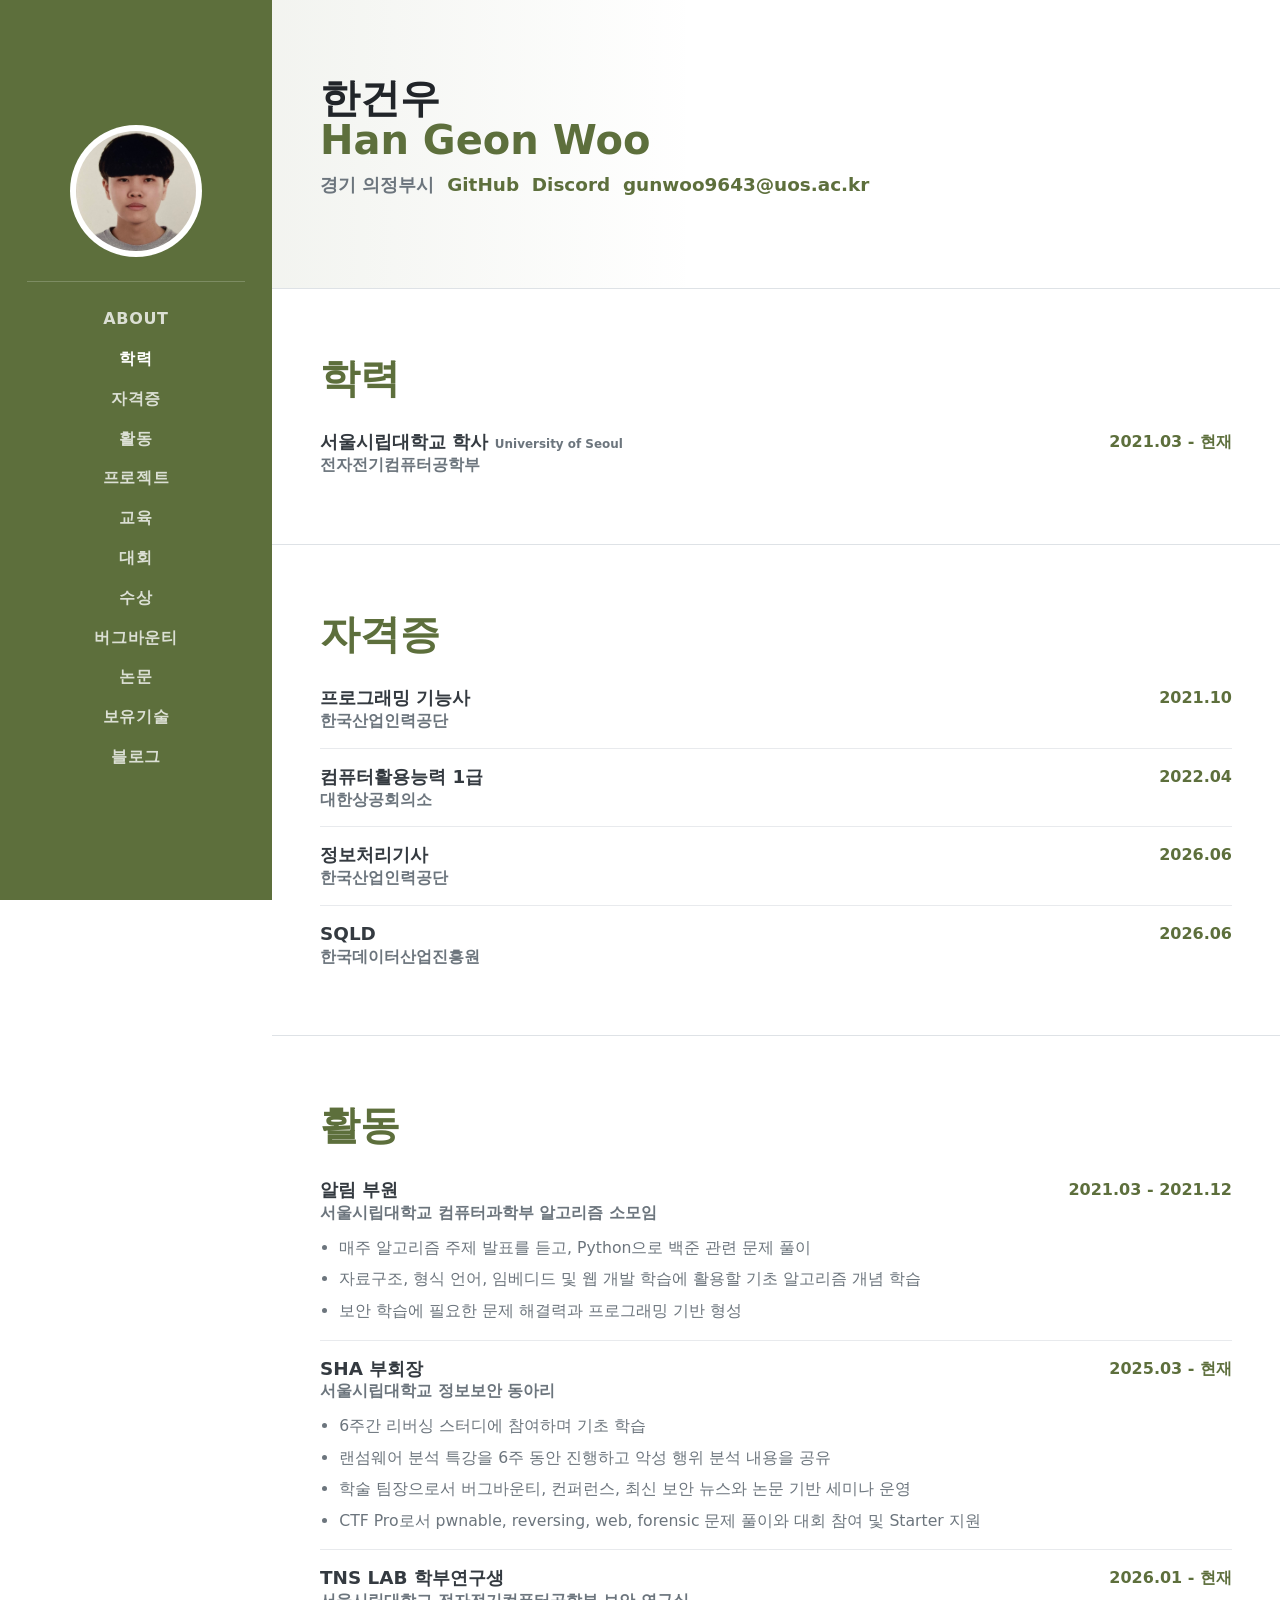
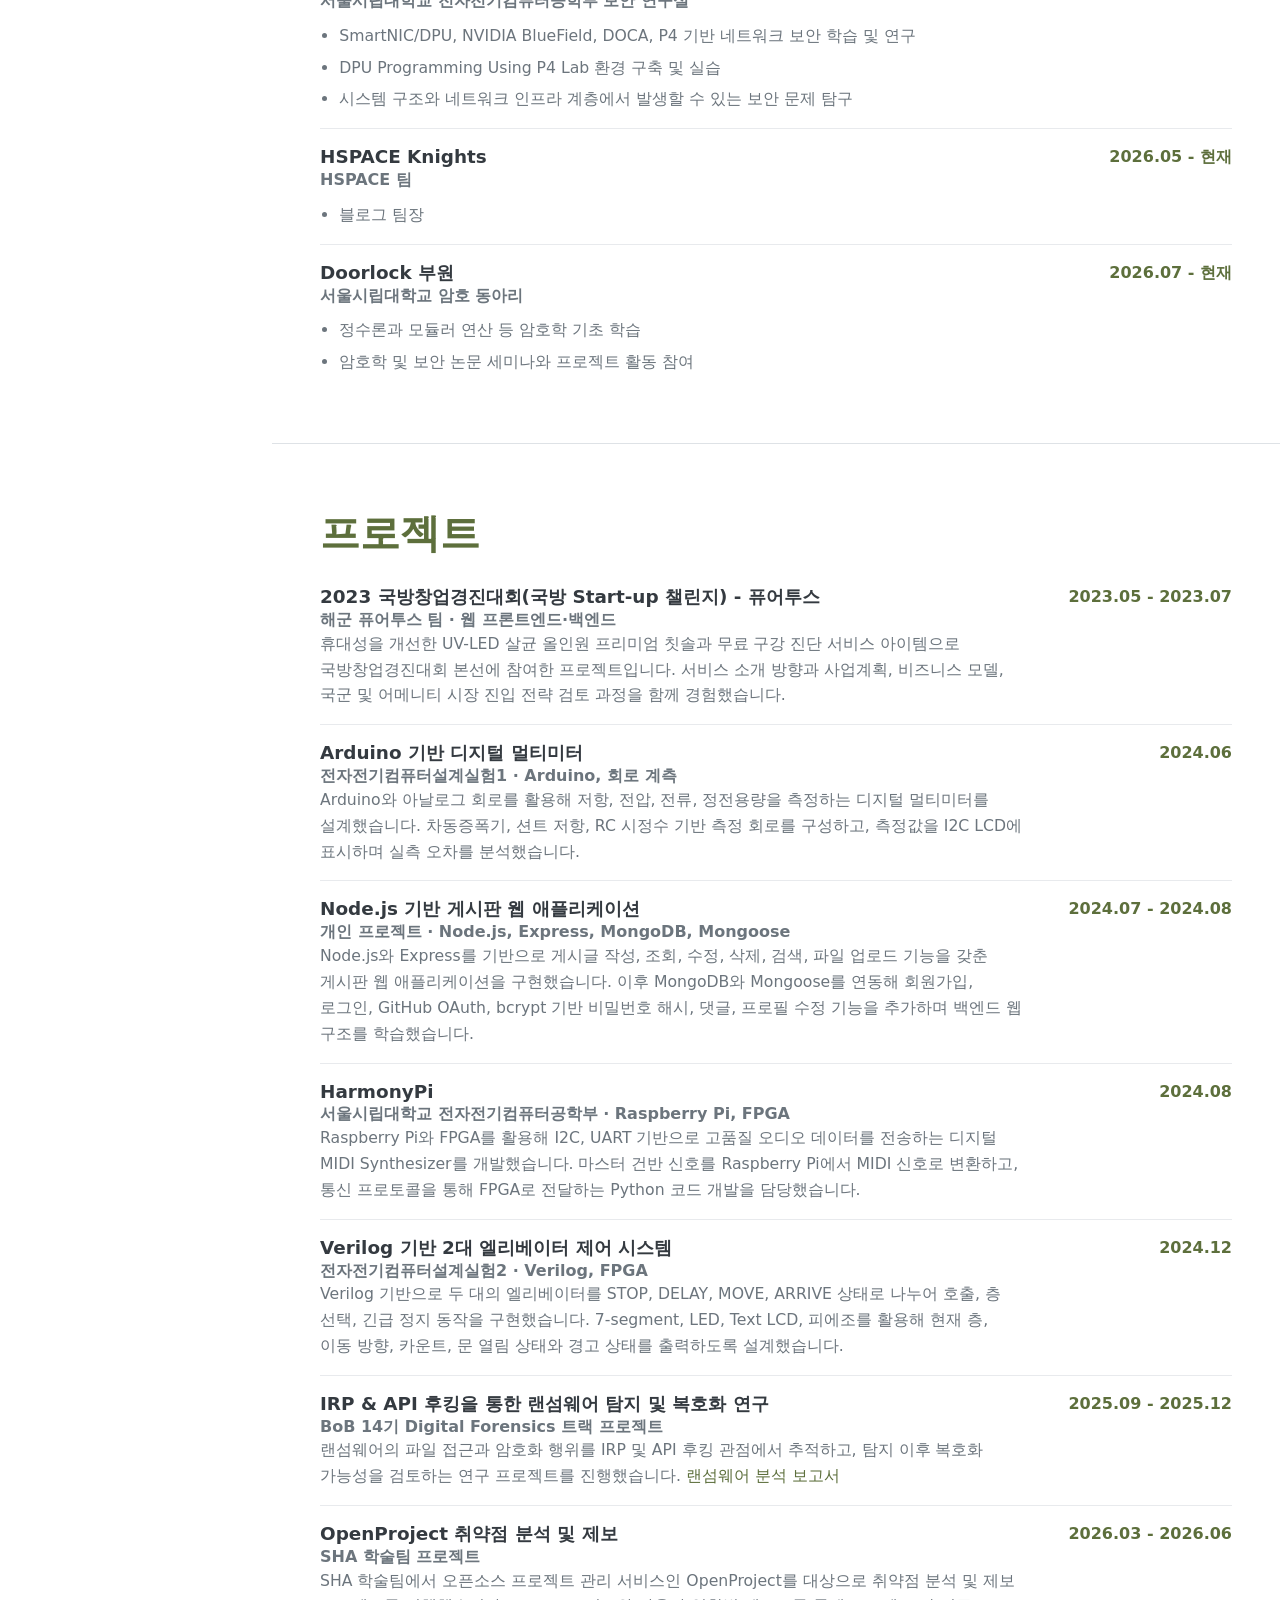
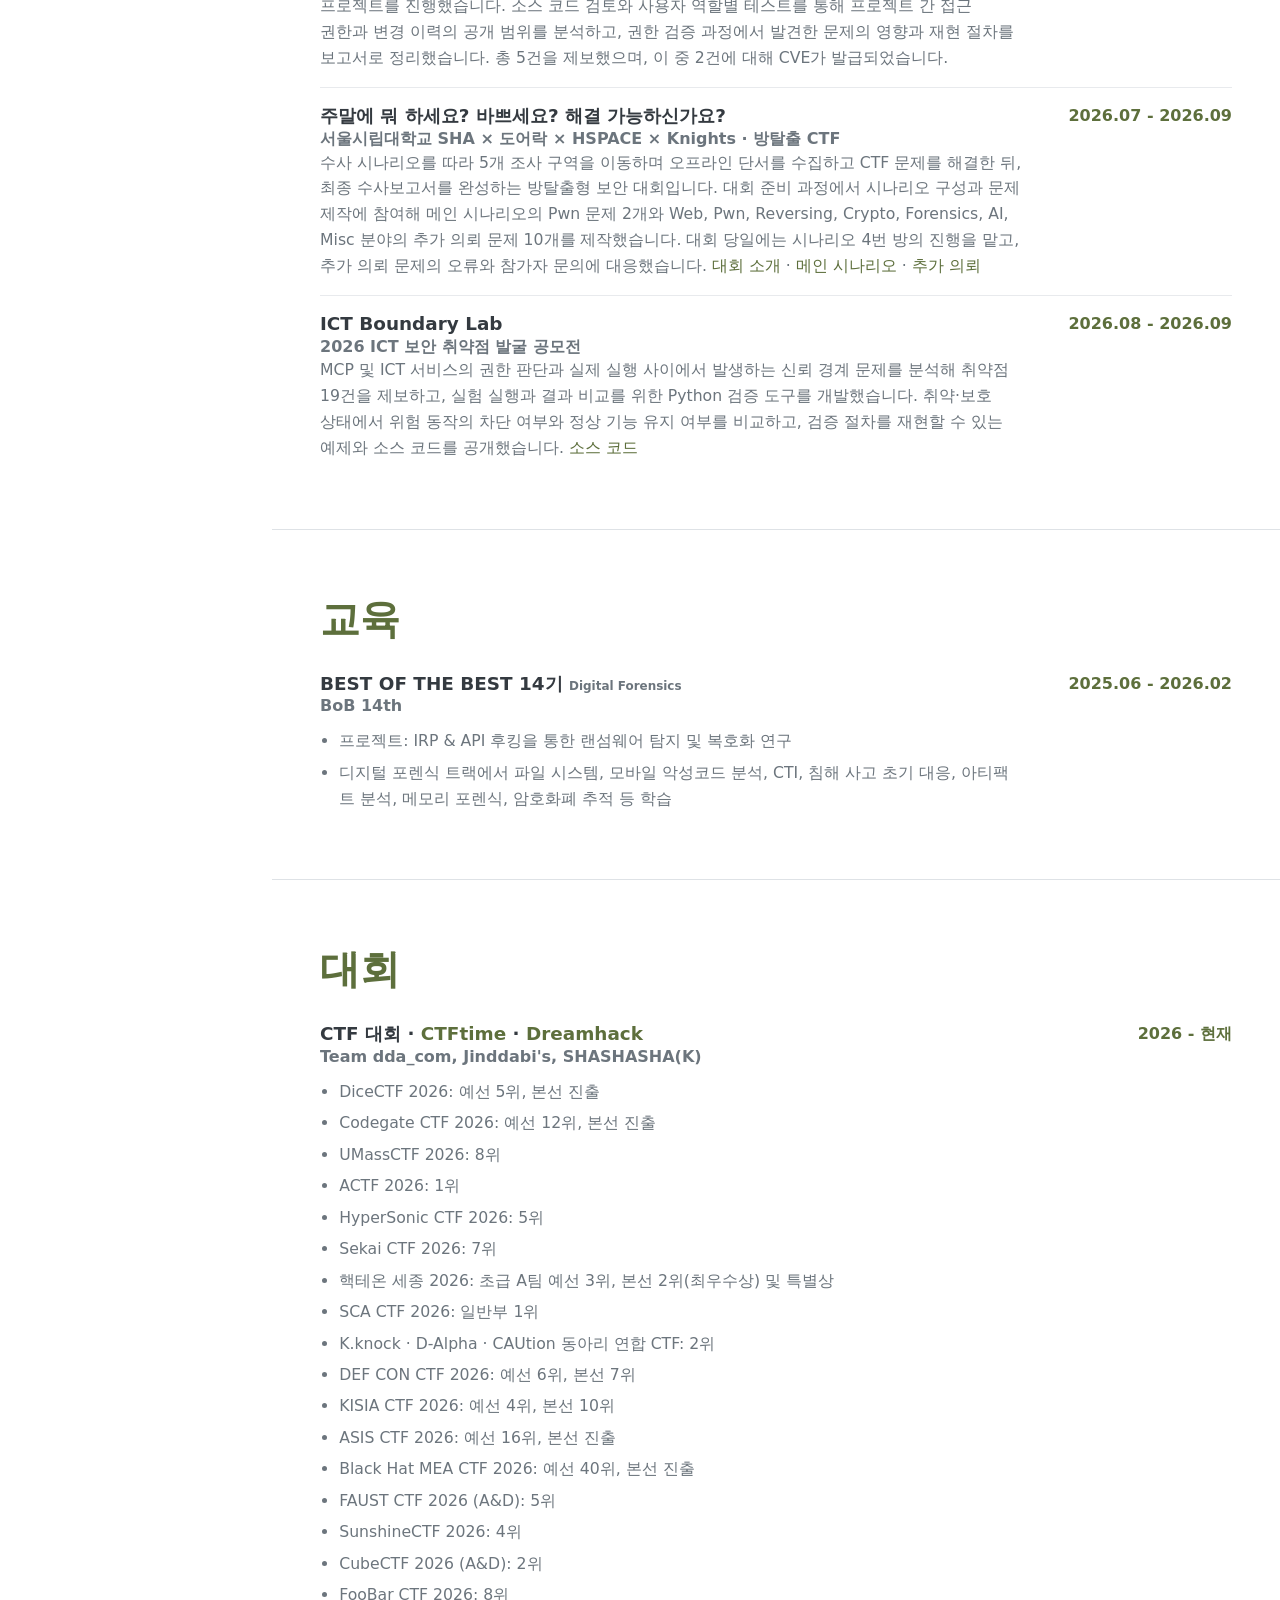
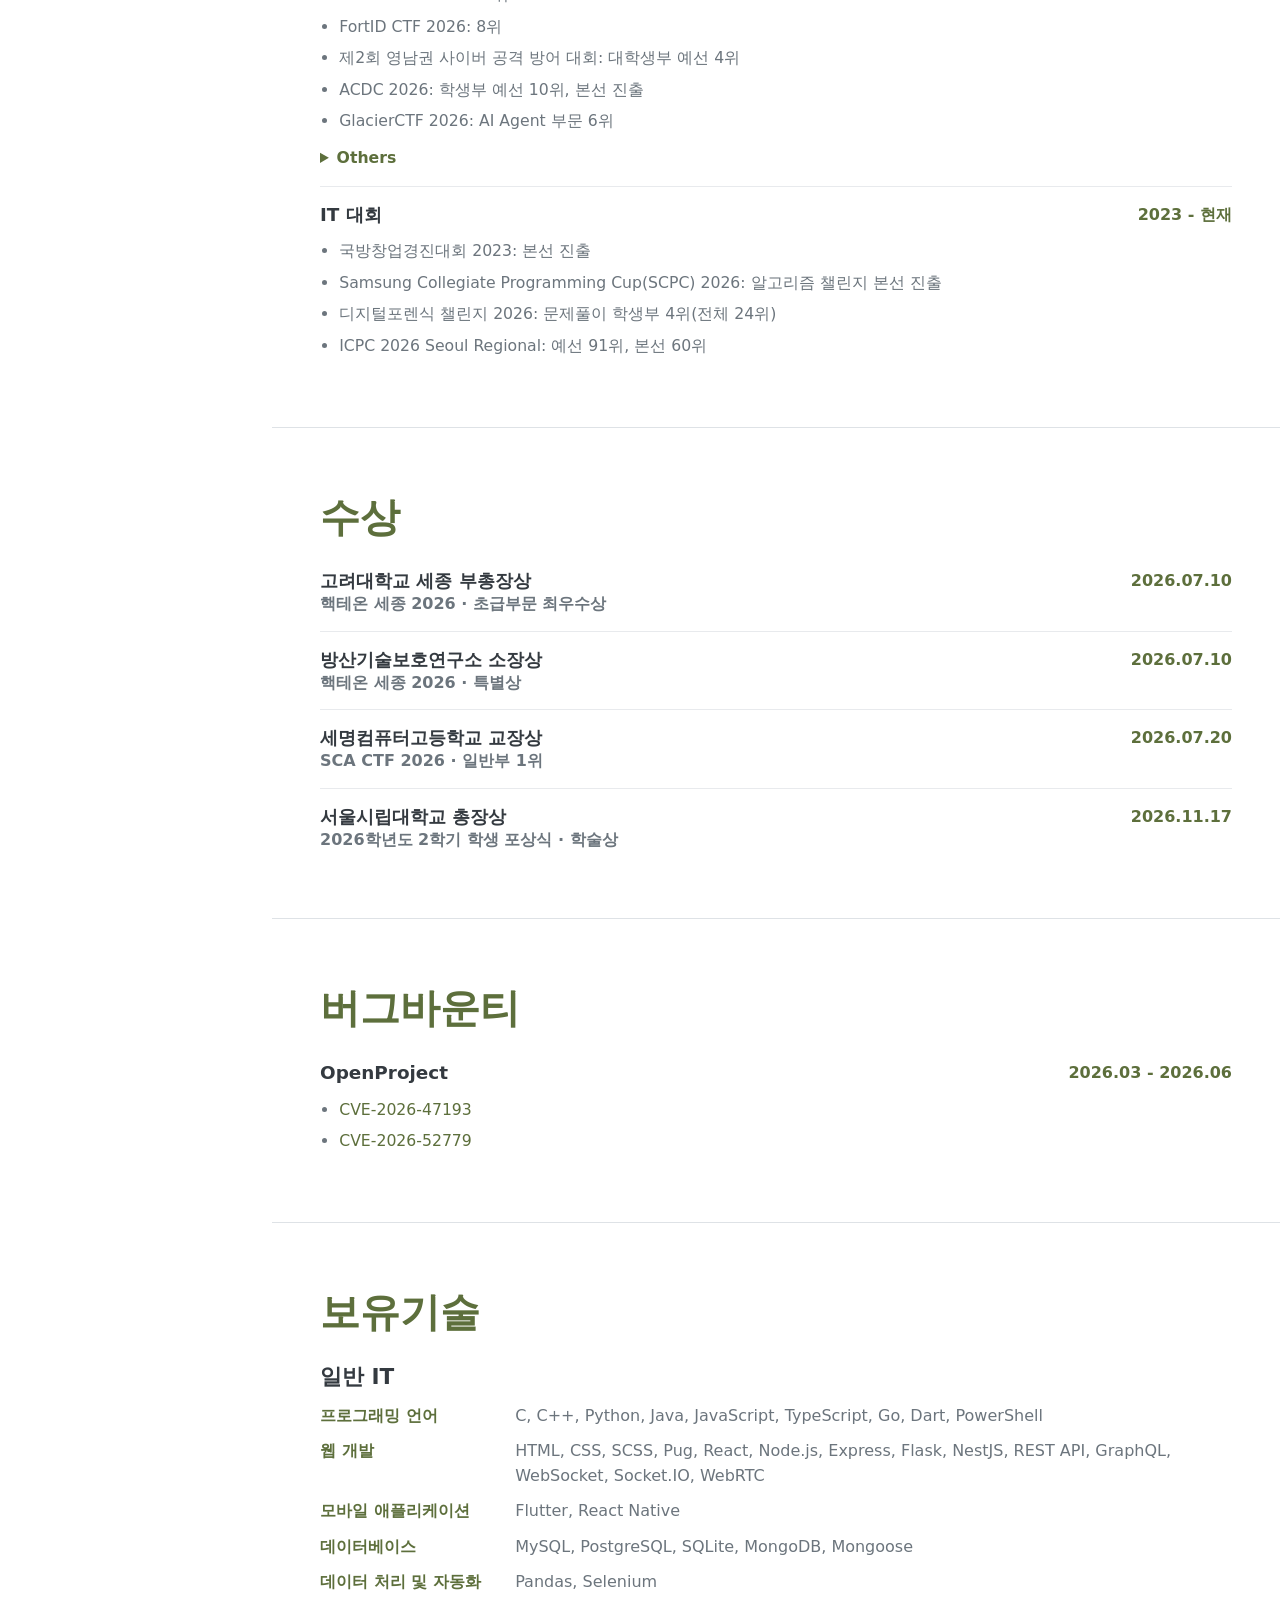
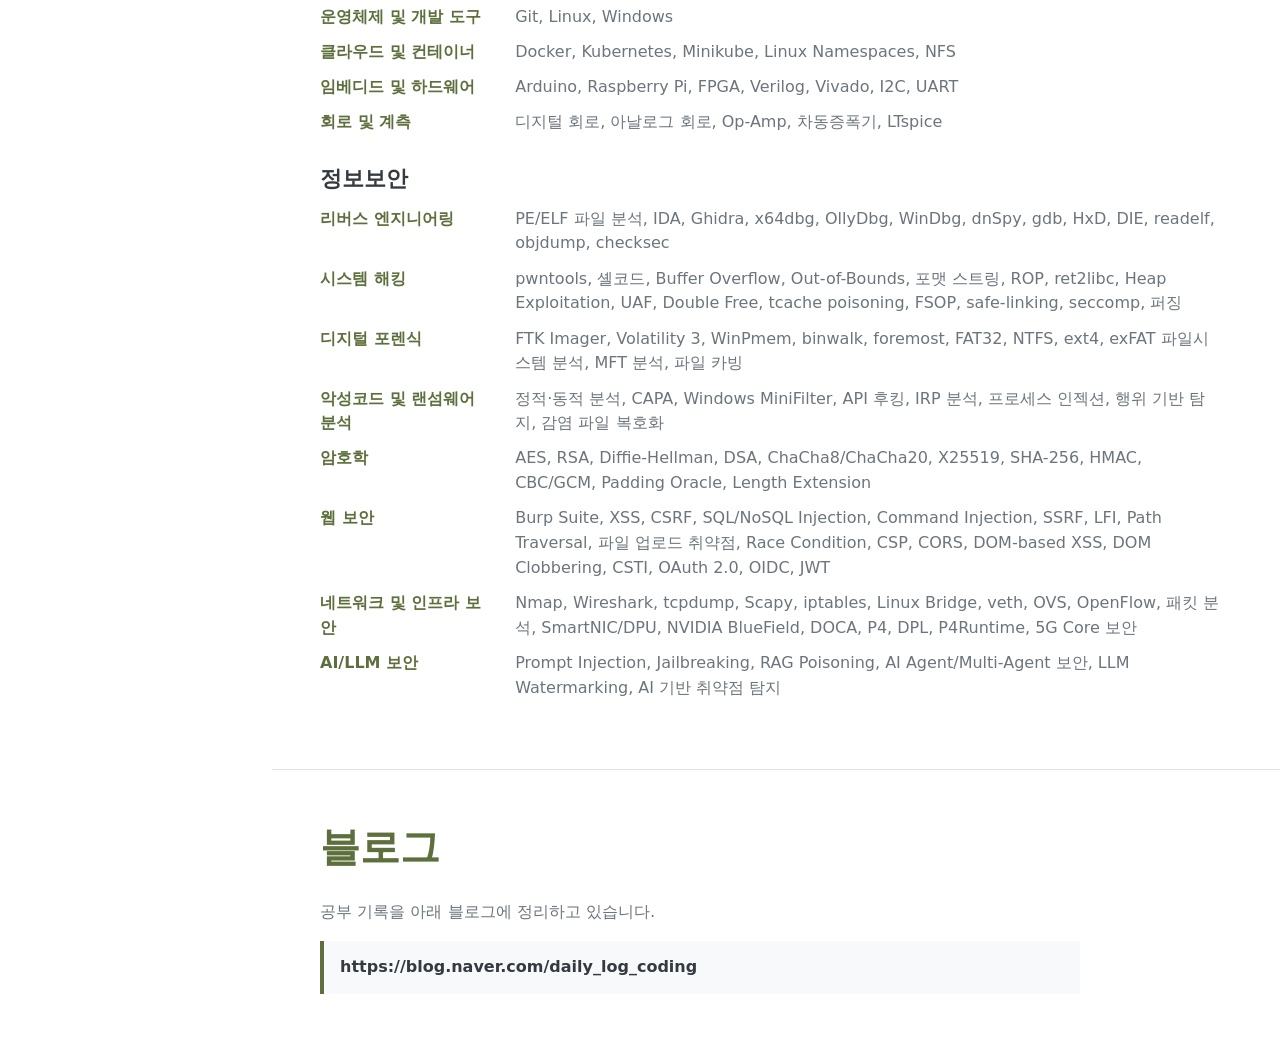
==== index.html @ bb6a3ca1 "Add November CTF results" ====
<!doctype html>
<html lang="ko">
  <head>
    <meta charset="utf-8" />
    <meta name="viewport" content="width=device-width, initial-scale=1" />
    <title>Han Geon Woo | Kakam</title>
    <meta
      name="description"
      content="한건우(Kakam)의 정보보안, 디지털포렌식, CTF, 시스템 해킹 학습 및 프로젝트 포트폴리오입니다."
    />
    <meta name="theme-color" content="#5d6f3c" />
    <meta property="og:title" content="Han Geon Woo | Kakam" />
    <meta
      property="og:description"
      content="서울시립대학교 전자전기컴퓨터공학부 재학, BoB 14기 디지털포렌식, CTF 및 보안 학습 기록."
    />
    <meta property="og:type" content="website" />
    <meta property="og:image" content="assets/profile.jpg" />
    <link rel="icon" href="assets/profile.jpg" />
    <link rel="stylesheet" href="styles.css" />
  </head>
  <body id="page-top">
    <button class="menu-toggle" type="button" aria-controls="side-nav" aria-expanded="false" aria-label="메뉴 열기">
      ☰
    </button>

    <aside class="side-nav" id="side-nav" aria-label="프로필 내비게이션">
      <a class="profile-link" href="#page-top" aria-label="맨 위로">
        <img class="profile-image" src="assets/profile.jpg" alt="한건우 프로필 사진" />
        <span class="mobile-name">Han Geon Woo</span>
      </a>
      <nav class="nav-links" aria-label="이력서 섹션">
        <a href="#about">About</a>
        <a href="#education">학력</a>
        <a href="#certification">자격증</a>
        <a href="#activity">활동</a>
        <a href="#projects">프로젝트</a>
        <a href="#training">교육</a>
        <a href="#competition">대회</a>
        <a href="#awards">수상</a>
        <a href="#bug-bounty">버그바운티</a>
        <a href="#publication">논문</a>
        <a href="#skill">보유기술</a>
        <a href="#blog">블로그</a>
      </nav>
    </aside>

    <main class="content">
      <section class="resume-section about" id="about">
        <div class="section-content">
          <h1>
            한건우
          </h1>
          <p class="name-en">Han Geon Woo</p>
          <div class="subheading contact-line">
            <span>경기 의정부시</span>
            <a href="https://github.com/GEONWOOHAN">GitHub</a>
            <a href="https://discord.com/users/1117332702937481318">Discord</a>
            <a href="mailto:gunwoo9643@uos.ac.kr">gunwoo9643@uos.ac.kr</a>
          </div>
        </div>
      </section>

      <hr />

      <section class="resume-section" id="education">
        <div class="section-content">
          <h2>학력</h2>
          <article class="item">
            <div>
              <h3>서울시립대학교 학사 <small>University of Seoul</small></h3>
              <p class="subheading">전자전기컴퓨터공학부</p>
            </div>
            <time>2021.03 - 현재</time>
          </article>
        </div>
      </section>

      <hr />

      <section class="resume-section" id="certification">
        <div class="section-content">
          <h2>자격증</h2>
          <article class="item">
            <div>
              <h3>프로그래밍 기능사</h3>
              <p class="subheading">한국산업인력공단</p>
            </div>
            <time>2021.10</time>
          </article>
          <article class="item">
            <div>
              <h3>컴퓨터활용능력 1급</h3>
              <p class="subheading">대한상공회의소</p>
            </div>
            <time>2022.04</time>
          </article>
          <article class="item">
            <div>
              <h3>정보처리기사</h3>
              <p class="subheading">한국산업인력공단</p>
            </div>
            <time>2026.06</time>
          </article>
          <article class="item">
            <div>
              <h3>SQLD</h3>
              <p class="subheading">한국데이터산업진흥원</p>
            </div>
            <time>2026.06</time>
          </article>
        </div>
      </section>

      <hr />

      <section class="resume-section" id="activity">
        <div class="section-content">
          <h2>활동</h2>
          <article class="item">
            <div>
              <h3>알림 부원</h3>
              <p class="subheading">서울시립대학교 컴퓨터과학부 알고리즘 소모임</p>
              <ul>
                <li>매주 알고리즘 주제 발표를 듣고, Python으로 백준 관련 문제 풀이</li>
                <li>자료구조, 형식 언어, 임베디드 및 웹 개발 학습에 활용할 기초 알고리즘 개념 학습</li>
                <li>보안 학습에 필요한 문제 해결력과 프로그래밍 기반 형성</li>
              </ul>
            </div>
            <time>2021.03 - 2021.12</time>
          </article>
          <article class="item">
            <div>
              <h3>SHA 부회장</h3>
              <p class="subheading">서울시립대학교 정보보안 동아리</p>
              <ul>
                <li>6주간 리버싱 스터디에 참여하며 기초 학습</li>
                <li>랜섬웨어 분석 특강을 6주 동안 진행하고 악성 행위 분석 내용을 공유</li>
                <li>학술 팀장으로서 버그바운티, 컨퍼런스, 최신 보안 뉴스와 논문 기반 세미나 운영</li>
                <li>CTF Pro로서 pwnable, reversing, web, forensic 문제 풀이와 대회 참여 및 Starter 지원</li>
              </ul>
            </div>
            <time>2025.03 - 현재</time>
          </article>
          <article class="item">
            <div>
              <h3>TNS LAB 학부연구생</h3>
              <p class="subheading">서울시립대학교 전자전기컴퓨터공학부 보안 연구실</p>
              <ul>
                <li>SmartNIC/DPU, NVIDIA BlueField, DOCA, P4 기반 네트워크 보안 학습 및 연구</li>
                <li>DPU Programming Using P4 Lab 환경 구축 및 실습</li>
                <li>시스템 구조와 네트워크 인프라 계층에서 발생할 수 있는 보안 문제 탐구</li>
              </ul>
            </div>
            <time>2026.01 - 현재</time>
          </article>
          <article class="item">
            <div>
              <h3>HSPACE Knights</h3>
              <p class="subheading">HSPACE 팀</p>
              <ul>
                <li>블로그 팀장</li>
              </ul>
            </div>
            <time>2026.05 - 현재</time>
          </article>
          <article class="item">
            <div>
              <h3>Doorlock 부원</h3>
              <p class="subheading">서울시립대학교 암호 동아리</p>
              <ul>
                <li>정수론과 모듈러 연산 등 암호학 기초 학습</li>
                <li>암호학 및 보안 논문 세미나와 프로젝트 활동 참여</li>
              </ul>
            </div>
            <time>2026.07 - 현재</time>
          </article>
        </div>
      </section>

      <hr />

      <section class="resume-section" id="projects">
        <div class="section-content">
          <h2>프로젝트</h2>
          <article class="item">
            <div>
              <h3>2023 국방창업경진대회(국방 Start-up 챌린지) - 퓨어투스</h3>
              <p class="subheading">해군 퓨어투스 팀 · 웹 프론트엔드·백엔드</p>
              <p>
                휴대성을 개선한 UV-LED 살균 올인원 프리미엄 칫솔과 무료 구강 진단
                서비스 아이템으로 국방창업경진대회 본선에 참여한 프로젝트입니다. 서비스 소개
                방향과 사업계획, 비즈니스 모델, 국군 및 어메니티 시장 진입 전략 검토 과정을
                함께 경험했습니다.
              </p>
            </div>
            <time>2023.05 - 2023.07</time>
          </article>
          <article class="item">
            <div>
              <h3>Arduino 기반 디지털 멀티미터</h3>
              <p class="subheading">전자전기컴퓨터설계실험1 · Arduino, 회로 계측</p>
              <p>
                Arduino와 아날로그 회로를 활용해 저항, 전압, 전류, 정전용량을 측정하는
                디지털 멀티미터를 설계했습니다. 차동증폭기, 션트 저항, RC 시정수 기반
                측정 회로를 구성하고, 측정값을 I2C LCD에 표시하며 실측 오차를
                분석했습니다.
              </p>
            </div>
            <time>2024.06</time>
          </article>
          <article class="item">
            <div>
              <h3>Node.js 기반 게시판 웹 애플리케이션</h3>
              <p class="subheading">개인 프로젝트 · Node.js, Express, MongoDB, Mongoose</p>
              <p>
                Node.js와 Express를 기반으로 게시글 작성, 조회, 수정, 삭제, 검색, 파일
                업로드 기능을 갖춘 게시판 웹 애플리케이션을 구현했습니다. 이후 MongoDB와
                Mongoose를 연동해 회원가입, 로그인, GitHub OAuth, bcrypt 기반 비밀번호
                해시, 댓글, 프로필 수정 기능을 추가하며 백엔드 웹 구조를 학습했습니다.
              </p>
            </div>
            <time>2024.07 - 2024.08</time>
          </article>
          <article class="item">
            <div>
              <h3>HarmonyPi</h3>
              <p class="subheading">
                서울시립대학교 전자전기컴퓨터공학부 · Raspberry Pi, FPGA
              </p>
              <p>
                Raspberry Pi와 FPGA를 활용해 I2C, UART 기반으로 고품질 오디오 데이터를
                전송하는 디지털 MIDI Synthesizer를 개발했습니다. 마스터 건반 신호를
                Raspberry Pi에서 MIDI 신호로 변환하고, 통신 프로토콜을 통해 FPGA로
                전달하는 Python 코드 개발을 담당했습니다.
              </p>
            </div>
            <time>2024.08</time>
          </article>
          <article class="item">
            <div>
              <h3>Verilog 기반 2대 엘리베이터 제어 시스템</h3>
              <p class="subheading">전자전기컴퓨터설계실험2 · Verilog, FPGA</p>
              <p>
                Verilog 기반으로 두 대의 엘리베이터를 STOP, DELAY, MOVE, ARRIVE 상태로
                나누어 호출, 층 선택, 긴급 정지 동작을 구현했습니다. 7-segment, LED,
                Text LCD, 피에조를 활용해 현재 층, 이동 방향, 카운트, 문 열림 상태와
                경고 상태를 출력하도록 설계했습니다.
              </p>
            </div>
            <time>2024.12</time>
          </article>
          <article class="item">
            <div>
              <h3>IRP &amp; API 후킹을 통한 랜섬웨어 탐지 및 복호화 연구</h3>
              <p class="subheading">BoB 14기 Digital Forensics 트랙 프로젝트</p>
              <p>
                랜섬웨어의 파일 접근과 암호화 행위를 IRP 및 API 후킹 관점에서 추적하고,
                탐지 이후 복호화 가능성을 검토하는 연구 프로젝트를 진행했습니다.
                <a href="https://mzcompany.tistory.com/">랜섬웨어 분석 보고서</a>
              </p>
            </div>
            <time>2025.09 - 2025.12</time>
          </article>
          <article class="item">
            <div>
              <h3>OpenProject 취약점 분석 및 제보</h3>
              <p class="subheading">SHA 학술팀 프로젝트</p>
              <p>
                SHA 학술팀에서 오픈소스 프로젝트 관리 서비스인 OpenProject를 대상으로
                취약점 분석 및 제보 프로젝트를 진행했습니다. 소스 코드 검토와 사용자 역할별
                테스트를 통해 프로젝트 간 접근 권한과 변경 이력의 공개 범위를 분석하고,
                권한 검증 과정에서 발견한 문제의 영향과 재현 절차를 보고서로 정리했습니다.
                총 5건을 제보했으며, 이 중 2건에 대해 CVE가 발급되었습니다.
              </p>
            </div>
            <time>2026.03 - 2026.06</time>
          </article>
          <article class="item">
            <div>
              <h3>주말에 뭐 하세요? 바쁘세요? 해결 가능하신가요?</h3>
              <p class="subheading">
                서울시립대학교 SHA × 도어락 × HSPACE × Knights · 방탈출 CTF
              </p>
              <p>
                수사 시나리오를 따라 5개 조사 구역을 이동하며 오프라인 단서를 수집하고
                CTF 문제를 해결한 뒤, 최종 수사보고서를 완성하는 방탈출형 보안 대회입니다.
                대회 준비 과정에서 시나리오 구성과 문제 제작에 참여해 메인 시나리오의 Pwn
                문제 2개와 Web, Pwn, Reversing, Crypto, Forensics, AI, Misc 분야의 추가 의뢰
                문제 10개를 제작했습니다. 대회 당일에는 시나리오 4번 방의 진행을 맡고,
                추가 의뢰 문제의 오류와 참가자 문의에 대응했습니다.
                <a href="https://blog.hspace.io/posts/roomescape-ctf-part-1/">대회 소개</a> ·
                <a href="https://blog.hspace.io/posts/roomescape-ctf-part-2/">메인 시나리오</a> ·
                <a href="https://blog.hspace.io/posts/roomescape-ctf-part-3/">추가 의뢰</a>
              </p>
            </div>
            <time>2026.07 - 2026.09</time>
          </article>
          <article class="item">
            <div>
              <h3>ICT Boundary Lab</h3>
              <p class="subheading">2026 ICT 보안 취약점 발굴 공모전</p>
              <p>
                MCP 및 ICT 서비스의 권한 판단과 실제 실행 사이에서 발생하는 신뢰 경계
                문제를 분석해 취약점 19건을 제보하고, 실험 실행과 결과 비교를 위한
                Python 검증 도구를 개발했습니다.
                취약·보호 상태에서 위험 동작의 차단 여부와 정상 기능 유지 여부를 비교하고,
                검증 절차를 재현할 수 있는 예제와 소스 코드를 공개했습니다.
                <a href="https://github.com/GEONWOOHAN/ict-boundary-lab">소스 코드</a>
              </p>
            </div>
            <time>2026.08 - 2026.09</time>
          </article>
        </div>
      </section>

      <hr />

      <section class="resume-section" id="training">
        <div class="section-content">
          <h2>교육</h2>
          <article class="item">
            <div>
              <h3>BEST OF THE BEST 14기 <small>Digital Forensics</small></h3>
              <p class="subheading">BoB 14th</p>
              <ul>
                <li>
                  프로젝트: IRP &amp; API 후킹을 통한 랜섬웨어 탐지 및 복호화 연구
                </li>
                <li>
                  디지털 포렌식 트랙에서 파일 시스템, 모바일 악성코드 분석, CTI,
                  침해 사고 초기 대응, 아티팩트 분석, 메모리 포렌식, 암호화폐 추적 등 학습
                </li>
              </ul>
            </div>
            <time>2025.06 - 2026.02</time>
          </article>
        </div>
      </section>

      <hr />

      <section class="resume-section" id="competition">
        <div class="section-content">
          <h2>대회</h2>
          <article class="item">
            <div>
              <h3>CTF 대회 · <a href="https://ctftime.org/user/253618">CTFtime</a> · <a href="https://dreamhack.io/users/50469">Dreamhack</a></h3>
              <p class="subheading">Team dda_com, Jinddabi's, SHASHASHA(K)</p>
              <ul>
                <li>DiceCTF 2026: 예선 5위, 본선 진출</li>
                <li>Codegate CTF 2026: 예선 12위, 본선 진출</li>
                <li>UMassCTF 2026: 8위</li>
                <li>ACTF 2026: 1위</li>
                <li>HyperSonic CTF 2026: 5위</li>
                <li>Sekai CTF 2026: 7위</li>
                <li>핵테온 세종 2026: 초급 A팀 예선 3위, 본선 2위(최우수상) 및 특별상</li>
                <li>SCA CTF 2026: 일반부 1위</li>
                <li>K.knock · D-Alpha · CAUtion 동아리 연합 CTF: 2위</li>
                <li>DEF CON CTF 2026: 예선 6위, 본선 7위</li>
                <li>KISIA CTF 2026: 예선 4위, 본선 10위</li>
                <li>ASIS CTF 2026: 예선 16위, 본선 진출</li>
                <li>Black Hat MEA CTF 2026: 예선 40위, 본선 진출</li>
                <li>FAUST CTF 2026 (A&amp;D): 5위</li>
                <li>SunshineCTF 2026: 4위</li>
                <li>CubeCTF 2026 (A&amp;D): 2위</li>
                <li>FooBar CTF 2026: 8위</li>
                <li>FortID CTF 2026: 8위</li>
                <li>제2회 영남권 사이버 공격 방어 대회: 대학생부 예선 4위</li>
                <li>ACDC 2026: 학생부 예선 10위, 본선 진출</li>
                <li>GlacierCTF 2026: AI Agent 부문 6위</li>
              </ul>
              <details class="participation-history">
                <summary>Others</summary>
                <ul>
                  <li>SPACE WAR @ TAURUS 2026 (Pwn): 25위</li>
                  <li>Dreamhack CTF Season 8 Round #4 (Crypto): 21위</li>
                  <li>Midnight Sun CTF 2026 Quals: 11위</li>
                  <li>Dreamhack CTF Season 8 Round #5 (All-Round): 36위</li>
                  <li>사이버공격방어대회(CCE) 2026: 예선 21위</li>
                  <li>SPACE WAR @ VIRGO 2026 (Web): 22위</li>
                  <li>H7CTF 2026 Quals: 102위</li>
                  <li>CSS CTF 2026: Return of Nexus: 51위</li>
                  <li>Cryovault CTF 2026 Quals: 60위</li>
                  <li>KubSTU CTF 2026: 161위</li>
                  <li>HITCON CTF 2026: 22위</li>
                  <li>Dragos CTF 2026: 175위</li>
                  <li>HI Cyber Con CTF 2026: 49위</li>
                  <li>SpookyCTF 2026: 27위</li>
                  <li>AutoHack 2026: 예선 12위</li>
                  <li>WHITEHAT 2026: 대학생부 예선 14위</li>
                  <li>MSG CTF 2026: 외부 부문 13위</li>
                  <li>Platypwn 2026: Open Competition 54위</li>
                  <li>Layer7 CTF 2026: 일반부 11위</li>
                  <li>Outback Overflow 2026: 일반부 17위</li>
                  <li>Crate-CTF 2026: 대학부 17위</li>
                </ul>
              </details>
            </div>
            <time>2026 - 현재</time>
          </article>
          <article class="item">
            <div>
              <h3>IT 대회</h3>
              <ul>
                <li>국방창업경진대회 2023: 본선 진출</li>
                <li>Samsung Collegiate Programming Cup(SCPC) 2026: 알고리즘 챌린지 본선 진출</li>
                <li>디지털포렌식 챌린지 2026: 문제풀이 학생부 4위(전체 24위)</li>
                <li>ICPC 2026 Seoul Regional: 예선 91위, 본선 60위</li>
              </ul>
            </div>
            <time>2023 - 현재</time>
          </article>
        </div>
      </section>

      <hr />

      <section class="resume-section" id="awards">
        <div class="section-content">
          <h2>수상</h2>
          <article class="item">
            <div>
              <h3>고려대학교 세종 부총장상</h3>
              <p class="subheading">핵테온 세종 2026 · 초급부문 최우수상</p>
            </div>
            <time datetime="2026-07-10">2026.07.10</time>
          </article>
          <article class="item">
            <div>
              <h3>방산기술보호연구소 소장상</h3>
              <p class="subheading">핵테온 세종 2026 · 특별상</p>
            </div>
            <time datetime="2026-07-10">2026.07.10</time>
          </article>
          <article class="item">
            <div>
              <h3>세명컴퓨터고등학교 교장상</h3>
              <p class="subheading">SCA CTF 2026 · 일반부 1위</p>
            </div>
            <time datetime="2026-07-20">2026.07.20</time>
          </article>
          <article class="item">
            <div>
              <h3>서울시립대학교 총장상</h3>
              <p class="subheading">2026학년도 2학기 학생 포상식 · 학술상</p>
            </div>
            <time datetime="2026-11-17">2026.11.17</time>
          </article>
        </div>
      </section>

      <hr />

      <section class="resume-section" id="bug-bounty">
        <div class="section-content">
          <h2>버그바운티</h2>
          <article class="item">
            <div>
              <h3>OpenProject</h3>
              <ul>
                <li><a href="https://github.com/opf/openproject/security/advisories/GHSA-f2rx-x2qj-2hgj">CVE-2026-47193</a></li>
                <li><a href="https://github.com/opf/openproject/security/advisories/GHSA-jrx5-px3f-vfq4">CVE-2026-52779</a></li>
              </ul>
            </div>
            <time>2026.03 - 2026.06</time>
          </article>
        </div>
      </section>

      <hr />

      <section class="resume-section" id="skill">
        <div class="section-content">
          <h2>보유기술</h2>
          <article class="skill-block">
            <h3>일반 IT</h3>
            <dl class="skill-list">
              <dt>프로그래밍 언어</dt>
              <dd>C, C++, Python, Java, JavaScript, TypeScript, Go, Dart, PowerShell</dd>
              <dt>웹 개발</dt>
              <dd>HTML, CSS, SCSS, Pug, React, Node.js, Express, Flask, NestJS, REST API, GraphQL, WebSocket, Socket.IO, WebRTC</dd>
              <dt>모바일 애플리케이션</dt>
              <dd>Flutter, React Native</dd>
              <dt>데이터베이스</dt>
              <dd>MySQL, PostgreSQL, SQLite, MongoDB, Mongoose</dd>
              <dt>데이터 처리 및 자동화</dt>
              <dd>Pandas, Selenium</dd>
              <dt>운영체제 및 개발 도구</dt>
              <dd>Git, Linux, Windows</dd>
              <dt>클라우드 및 컨테이너</dt>
              <dd>Docker, Kubernetes, Minikube, Linux Namespaces, NFS</dd>
              <dt>임베디드 및 하드웨어</dt>
              <dd>Arduino, Raspberry Pi, FPGA, Verilog, Vivado, I2C, UART</dd>
              <dt>회로 및 계측</dt>
              <dd>디지털 회로, 아날로그 회로, Op-Amp, 차동증폭기, LTspice</dd>
            </dl>
          </article>
          <article class="skill-block">
            <h3>정보보안</h3>
            <dl class="skill-list">
              <dt>리버스 엔지니어링</dt>
              <dd>PE/ELF 파일 분석, IDA, Ghidra, x64dbg, OllyDbg, WinDbg, dnSpy, gdb, HxD, DIE, readelf, objdump, checksec</dd>
              <dt>시스템 해킹</dt>
              <dd>
                pwntools, 셸코드, Buffer Overflow, Out-of-Bounds, 포맷 스트링, ROP,
                ret2libc, Heap Exploitation, UAF, Double Free, tcache poisoning, FSOP,
                safe-linking, seccomp, 퍼징
              </dd>
              <dt>디지털 포렌식</dt>
              <dd>FTK Imager, Volatility 3, WinPmem, binwalk, foremost, FAT32, NTFS, ext4, exFAT 파일시스템 분석, MFT 분석, 파일 카빙</dd>
              <dt>악성코드 및 랜섬웨어 분석</dt>
              <dd>
                정적·동적 분석, CAPA, Windows MiniFilter, API 후킹,
                IRP 분석, 프로세스 인젝션, 행위 기반 탐지, 감염 파일 복호화
              </dd>
              <dt>암호학</dt>
              <dd>AES, RSA, Diffie-Hellman, DSA, ChaCha8/ChaCha20, X25519, SHA-256, HMAC, CBC/GCM, Padding Oracle, Length Extension</dd>
              <dt>웹 보안</dt>
              <dd>
                Burp Suite, XSS, CSRF, SQL/NoSQL Injection, Command Injection,
                SSRF, LFI, Path Traversal, 파일 업로드 취약점, Race Condition,
                CSP, CORS, DOM-based XSS, DOM Clobbering, CSTI, OAuth 2.0, OIDC, JWT
              </dd>
              <dt>네트워크 및 인프라 보안</dt>
              <dd>Nmap, Wireshark, tcpdump, Scapy, iptables, Linux Bridge, veth, OVS, OpenFlow, 패킷 분석, SmartNIC/DPU, NVIDIA BlueField, DOCA, P4, DPL, P4Runtime, 5G Core 보안</dd>
              <dt>AI/LLM 보안</dt>
              <dd>Prompt Injection, Jailbreaking, RAG Poisoning, AI Agent/Multi-Agent 보안, LLM Watermarking, AI 기반 취약점 탐지</dd>
            </dl>
          </article>
        </div>
      </section>

      <hr />

      <section class="resume-section" id="blog">
        <div class="section-content">
          <h2>블로그</h2>
          <p class="lead compact">
            공부 기록을 아래 블로그에 정리하고 있습니다.
          </p>
          <div class="post-list single-link">
            <a href="https://blog.naver.com/daily_log_coding">https://blog.naver.com/daily_log_coding</a>
          </div>
        </div>
      </section>
    </main>

    <script src="script.js"></script>
  </body>
</html>
---- styles.css ----
:root {
  --accent: #5d6f3c;
  --accent-dark: #3f4c28;
  --ink: #343a40;
  --muted: #6c757d;
  --line: #dee2e6;
  --paper: #ffffff;
  --soft: #f7f2f0;
  --sidebar-width: 17rem;
}

* {
  box-sizing: border-box;
}

html {
  scroll-behavior: smooth;
}

body {
  margin: 0;
  color: var(--ink);
  background: var(--paper);
  font-family: Muli, "Noto Sans KR", "Segoe UI", system-ui, -apple-system, sans-serif;
  font-size: 1rem;
  line-height: 1.55;
  letter-spacing: 0;
}

a {
  color: var(--accent);
  text-decoration: none;
}

a:hover,
a:focus-visible {
  color: var(--accent-dark);
  text-decoration: underline;
  text-underline-offset: 0.18em;
}

h1,
h2,
h3,
p {
  overflow-wrap: anywhere;
}

h1,
h2,
h3 {
  margin: 0;
  font-family: "Noto Sans KR", "Segoe UI", system-ui, -apple-system, sans-serif;
  font-weight: 800;
  text-transform: uppercase;
  line-height: 1.08;
}

h1 {
  color: #212529;
  font-size: clamp(1.65rem, 3.5vw, 2.5rem);
}

.name-en,
.text-accent {
  color: var(--accent);
}

h2 {
  margin-bottom: 1.9rem;
  color: var(--accent);
  font-size: clamp(1.85rem, 4vw, 2.5rem);
}

h3 {
  color: #343a40;
  font-size: 1.35rem;
}

small {
  color: var(--muted);
  font-size: 65%;
  text-transform: none;
}

hr {
  margin: 0;
  border: 0;
  border-top: 1px solid var(--line);
}

ul {
  margin: 0.7rem 0 0;
  padding-left: 1.2rem;
}

li + li {
  margin-top: 0.35rem;
}

.menu-toggle {
  display: none;
}

.side-nav {
  position: fixed;
  inset: 0 auto 0 0;
  z-index: 20;
  width: var(--sidebar-width);
  display: flex;
  flex-direction: column;
  align-items: center;
  justify-content: center;
  padding: 2rem 1.2rem;
  overflow-y: auto;
  background: var(--accent);
}

.profile-link {
  display: grid;
  gap: 1rem;
  place-items: center;
  color: #fff;
  text-align: center;
  text-decoration: none;
}

.profile-link:hover,
.profile-link:focus-visible {
  color: #fff;
  text-decoration: none;
}

.profile-image {
  width: 8.25rem;
  height: 8.25rem;
  object-fit: cover;
  border: 0.4rem solid rgba(255, 255, 255, 0.22);
  border-radius: 50%;
  background: #fff;
}

.mobile-name {
  display: none;
  font-family: "Noto Sans KR", "Segoe UI", system-ui, -apple-system, sans-serif;
  font-size: 1.35rem;
  font-weight: 800;
  text-transform: uppercase;
}

.nav-links {
  display: grid;
  gap: 0.3rem;
  width: calc(100% - 1rem);
  margin-top: 1.5rem;
  padding-top: 1.25rem;
  text-align: center;
  border-top: 1px solid rgba(255, 255, 255, 0.2);
}

.nav-links a {
  padding: 0.32rem 0.5rem;
  color: rgba(255, 255, 255, 0.78);
  font-weight: 800;
  letter-spacing: 0.04em;
  text-transform: uppercase;
}

.nav-links a:hover,
.nav-links a:focus-visible,
.nav-links a.is-active {
  color: #fff;
  text-decoration: none;
}

.content {
  margin-left: var(--sidebar-width);
}

.resume-section {
  display: flex;
  align-items: flex-start;
  padding: 4.25rem 3rem;
}

.resume-section.about {
  padding-top: 4.8rem;
  padding-bottom: 4.35rem;
  background:
    linear-gradient(90deg, rgba(93, 111, 60, 0.08), rgba(255, 255, 255, 0) 42%),
    #fff;
}

#blog.resume-section {
  min-height: auto;
  padding-top: 3.5rem;
  padding-bottom: 3.5rem;
}

.resume-section#blog .lead {
  margin-bottom: 1rem;
}

.section-content {
  width: min(100%, 980px);
  min-width: 0;
}

.kicker {
  margin: 0 0 0.7rem;
  color: var(--accent);
  font-weight: 800;
  letter-spacing: 0.05em;
  text-transform: uppercase;
}

.subheading {
  margin: 0.3rem 0 1.15rem;
  color: var(--muted);
  font-family: "Noto Sans KR", "Segoe UI", system-ui, -apple-system, sans-serif;
  font-size: 1.15rem;
  font-weight: 600;
  text-transform: none;
  overflow-wrap: anywhere;
}

.item .subheading {
  font-size: 1rem;
  line-height: 1.35;
}

.item > div > .subheading:last-child {
  margin-bottom: 0;
}

.contact-line {
  display: flex;
  flex-wrap: wrap;
  gap: 0.25rem 0.8rem;
}

.contact-line > * {
  min-width: 0;
}

.name-en {
  margin: 0 0 0.7rem;
  font-family: "Noto Sans KR", "Segoe UI", system-ui, -apple-system, sans-serif;
  font-size: clamp(1.65rem, 3.5vw, 2.5rem);
  font-weight: 800;
  line-height: 1;
  text-transform: none;
}

.lead {
  max-width: 760px;
  margin: 0 0 1.25rem;
  color: var(--muted);
  font-size: 1.02rem;
  word-break: keep-all;
}

.lead.compact {
  font-size: 1.02rem;
}

.item {
  display: grid;
  grid-template-columns: minmax(0, 1fr) 11rem;
  gap: 2rem;
  padding-bottom: 1rem;
}

.item:last-child {
  padding-bottom: 0;
}

.item + .item {
  padding-top: 1rem;
  border-top: 1px solid rgba(222, 226, 230, 0.7);
}

.item h3 {
  font-family: "Noto Sans KR", "Segoe UI", system-ui, -apple-system, sans-serif;
  font-size: 1.15rem;
  line-height: 1.3;
  text-transform: none;
}

.item time {
  color: var(--accent);
  font-weight: 800;
  text-align: right;
}

.item p {
  max-width: 760px;
  margin: 0;
  color: var(--muted);
  font-size: 0.98rem;
  line-height: 1.65;
  word-break: keep-all;
}

.item ul {
  color: var(--muted);
  font-size: 0.98rem;
  line-height: 1.65;
}

#bug-bounty .item > div {
  display: contents;
}

#bug-bounty .item {
  row-gap: 0;
}

#bug-bounty .item h3,
#bug-bounty .item .subheading {
  grid-column: 1;
}

#bug-bounty .item ul {
  grid-column: 1 / -1;
}

#bug-bounty .item time {
  grid-column: 2;
  grid-row: 1;
}

#bug-bounty .item li {
  overflow-wrap: anywhere;
}

#bug-bounty .item li strong,
#bug-bounty .item li a {
  font: inherit;
}

.participation-history {
  margin-top: 0.75rem;
  font-size: 0.98rem;
}

.participation-history summary {
  width: fit-content;
  max-width: 100%;
  color: var(--accent);
  font-weight: 600;
  cursor: pointer;
}

.participation-history summary:focus-visible {
  outline: 2px solid var(--accent);
  outline-offset: 4px;
}

.item.highlight {
  padding: 1.3rem 1.45rem;
  margin-bottom: 1.5rem;
  border-left: 0.35rem solid var(--accent);
  background: var(--soft);
}

.skill-block {
  max-width: 900px;
  padding-bottom: 2rem;
}

.skill-block:last-child {
  padding-bottom: 0;
}

.skill-block p {
  max-width: 780px;
  margin: 0.7rem 0 0;
  color: var(--muted);
  word-break: keep-all;
}

.skill-list {
  display: grid;
  grid-template-columns: 11rem minmax(0, 1fr);
  gap: 0.65rem 1.2rem;
  margin: 1rem 0 0;
}

.skill-list dt {
  color: var(--accent);
  font-weight: 800;
}

.skill-list dd {
  margin: 0;
  color: var(--muted);
  overflow-wrap: anywhere;
}

.post-list {
  display: grid;
  gap: 0.7rem;
  max-width: 760px;
}

.post-list a {
  padding: 0.9rem 1rem;
  border-left: 0.25rem solid var(--accent);
  background: #f8f9fa;
  color: var(--ink);
  font-weight: 800;
}

.post-list a:hover,
.post-list a:focus-visible {
  color: var(--accent);
  text-decoration: none;
}

@media (max-width: 991px) {
  html {
    scroll-padding-top: 4.5rem;
  }

  .menu-toggle {
    position: fixed;
    top: 0.85rem;
    left: min(20rem, calc(100vw - 4.1rem));
    z-index: 40;
    display: inline-flex;
    width: 2.6rem;
    min-height: 2.4rem;
    align-items: center;
    justify-content: center;
    padding: 0.35rem 0.75rem;
    border: 1px solid rgba(255, 255, 255, 0.35);
    border-radius: 0.25rem;
    color: #fff;
    background: rgba(63, 76, 40, 0.9);
    font-weight: 800;
  }

  .side-nav {
    inset: 0 0 auto 0;
    width: 100%;
    min-height: 4.5rem;
    align-items: stretch;
    justify-content: flex-start;
    padding: 0.75rem 1rem;
  }

  .profile-link {
    width: fit-content;
    display: flex;
    gap: 0.75rem;
    text-align: left;
  }

  .profile-image {
    width: 3rem;
    height: 3rem;
    border-width: 0.18rem;
  }

  .mobile-name {
    display: inline-flex;
  }

  .nav-links {
    display: none;
    margin: 1rem 0 0;
    padding: 0.5rem 0 0.2rem;
    text-align: left;
    border-top: 1px solid rgba(255, 255, 255, 0.2);
  }

  .side-nav.is-open .nav-links {
    display: grid;
  }

  .content {
    margin-left: 0;
    padding-top: 4.5rem;
    width: 100%;
    overflow-x: hidden;
  }

  .resume-section {
    min-height: auto;
    padding: 3.5rem 1.5rem;
    width: 100%;
    overflow-x: hidden;
  }

  #blog.resume-section {
    padding-top: 3rem;
    padding-bottom: 3rem;
  }

  .section-content,
  .contact-line,
  .post-list {
    max-width: calc(100vw - 3rem);
  }

  .item {
    grid-template-columns: 1fr;
    gap: 0.5rem;
  }

  .item time {
    text-align: left;
  }

  #bug-bounty .item time {
    grid-column: 1;
    grid-row: 2;
    margin-top: 0.5rem;
  }
}

@media (max-width: 640px) {
  .section-content,
  .contact-line,
  .post-list,
  .lead {
    max-width: 100%;
  }

  h1 {
    font-size: 1.75rem;
  }

  h2 {
    margin-bottom: 1.65rem;
    font-size: 2rem;
  }

  h3 {
    font-size: 1.22rem;
  }

  .item h3 {
    font-size: 1.08rem;
  }

  .subheading {
    font-size: 0.98rem;
  }

  .item .subheading {
    font-size: 0.92rem;
  }

  .name-en {
    font-size: 1.75rem;
  }

  .lead {
    font-size: 0.98rem;
  }

  .resume-section {
    padding-inline: 1.1rem;
  }

  .skill-list {
    grid-template-columns: 1fr;
    gap: 0.2rem;
  }

  .skill-list dd {
    margin-bottom: 0.7rem;
  }
}
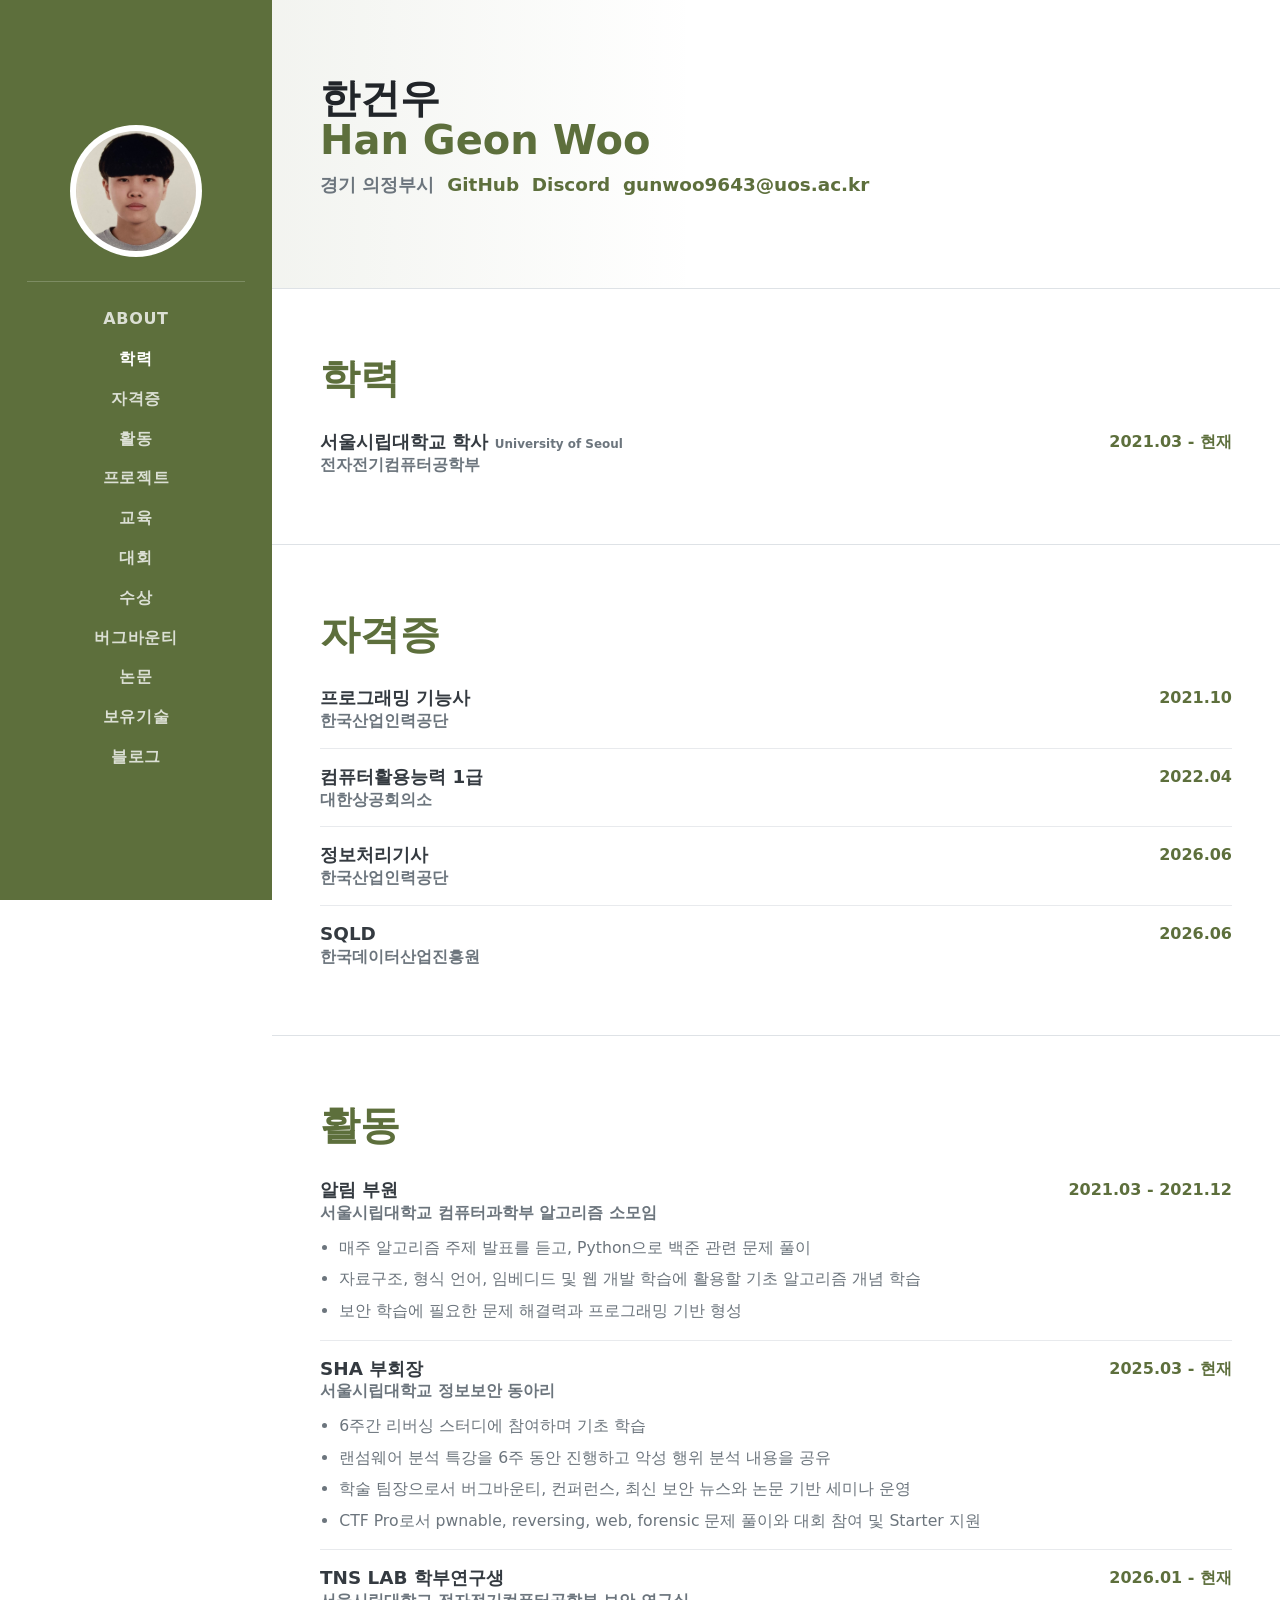
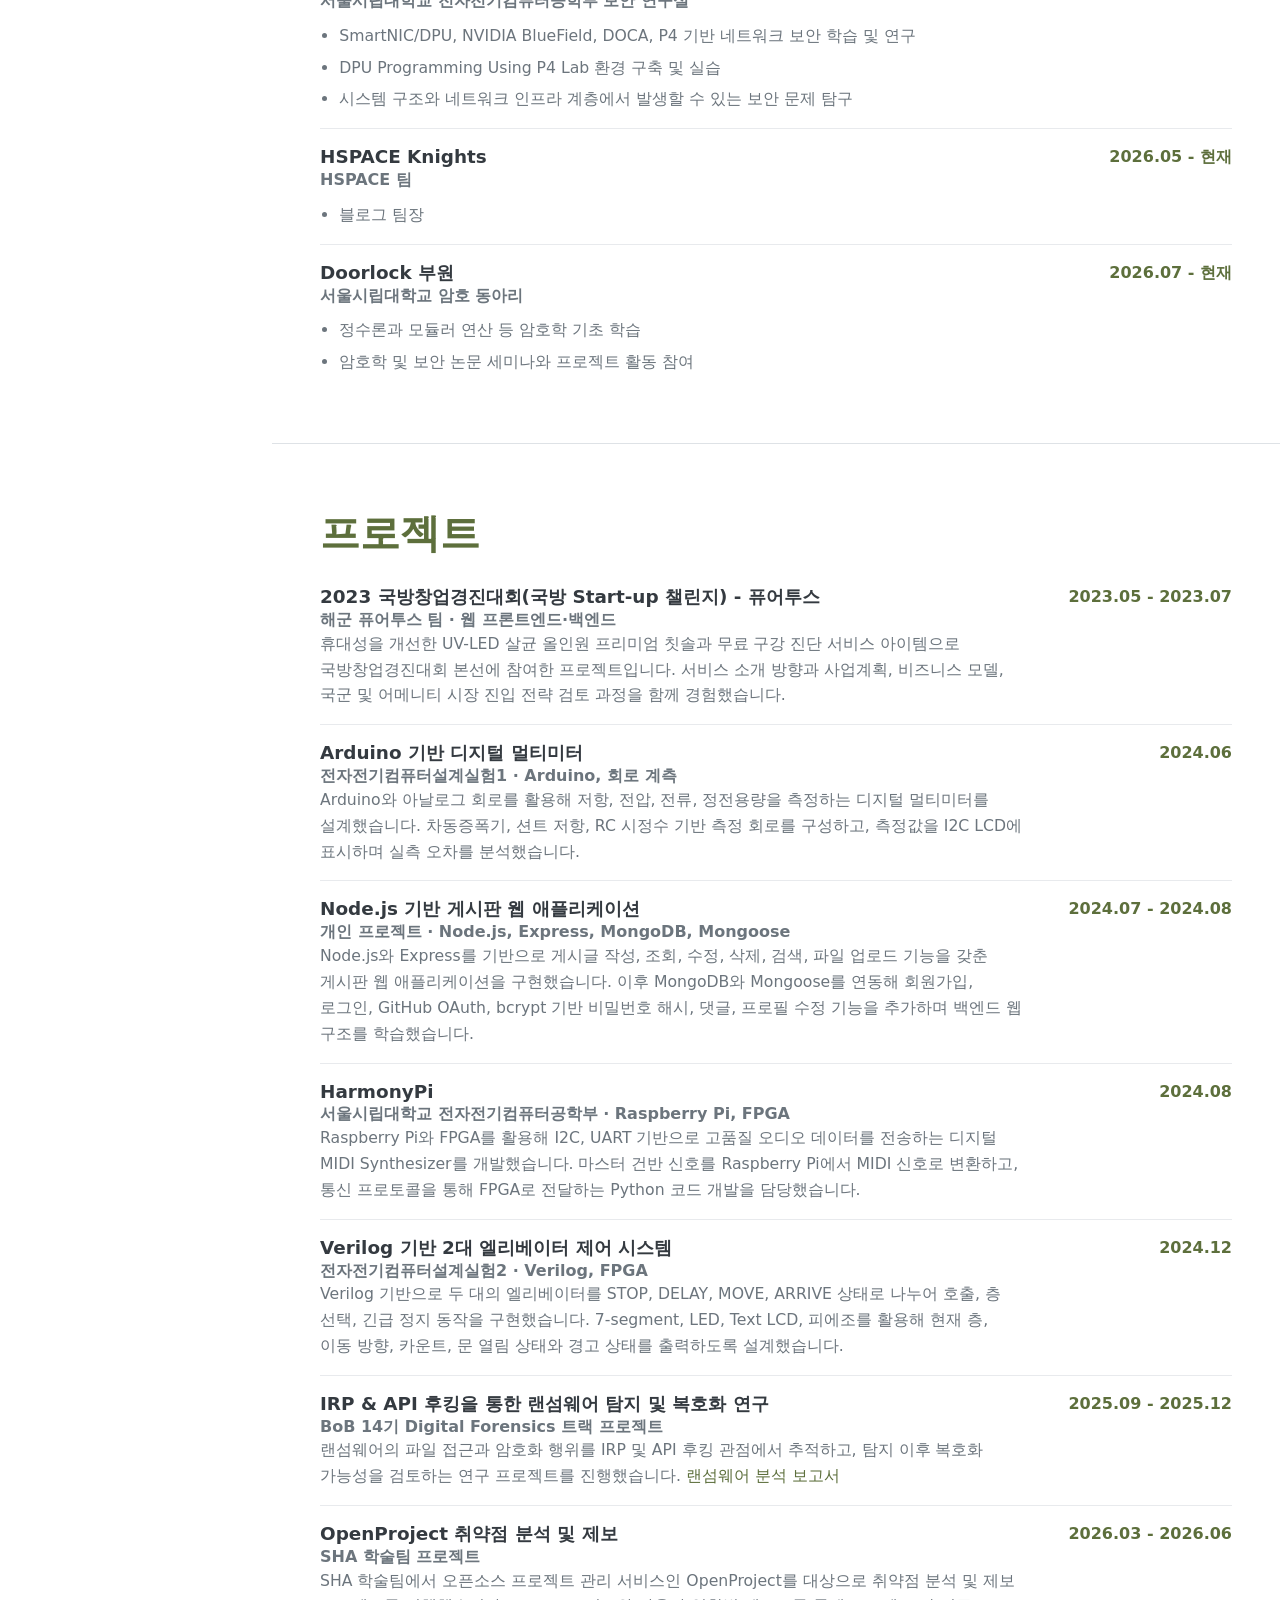
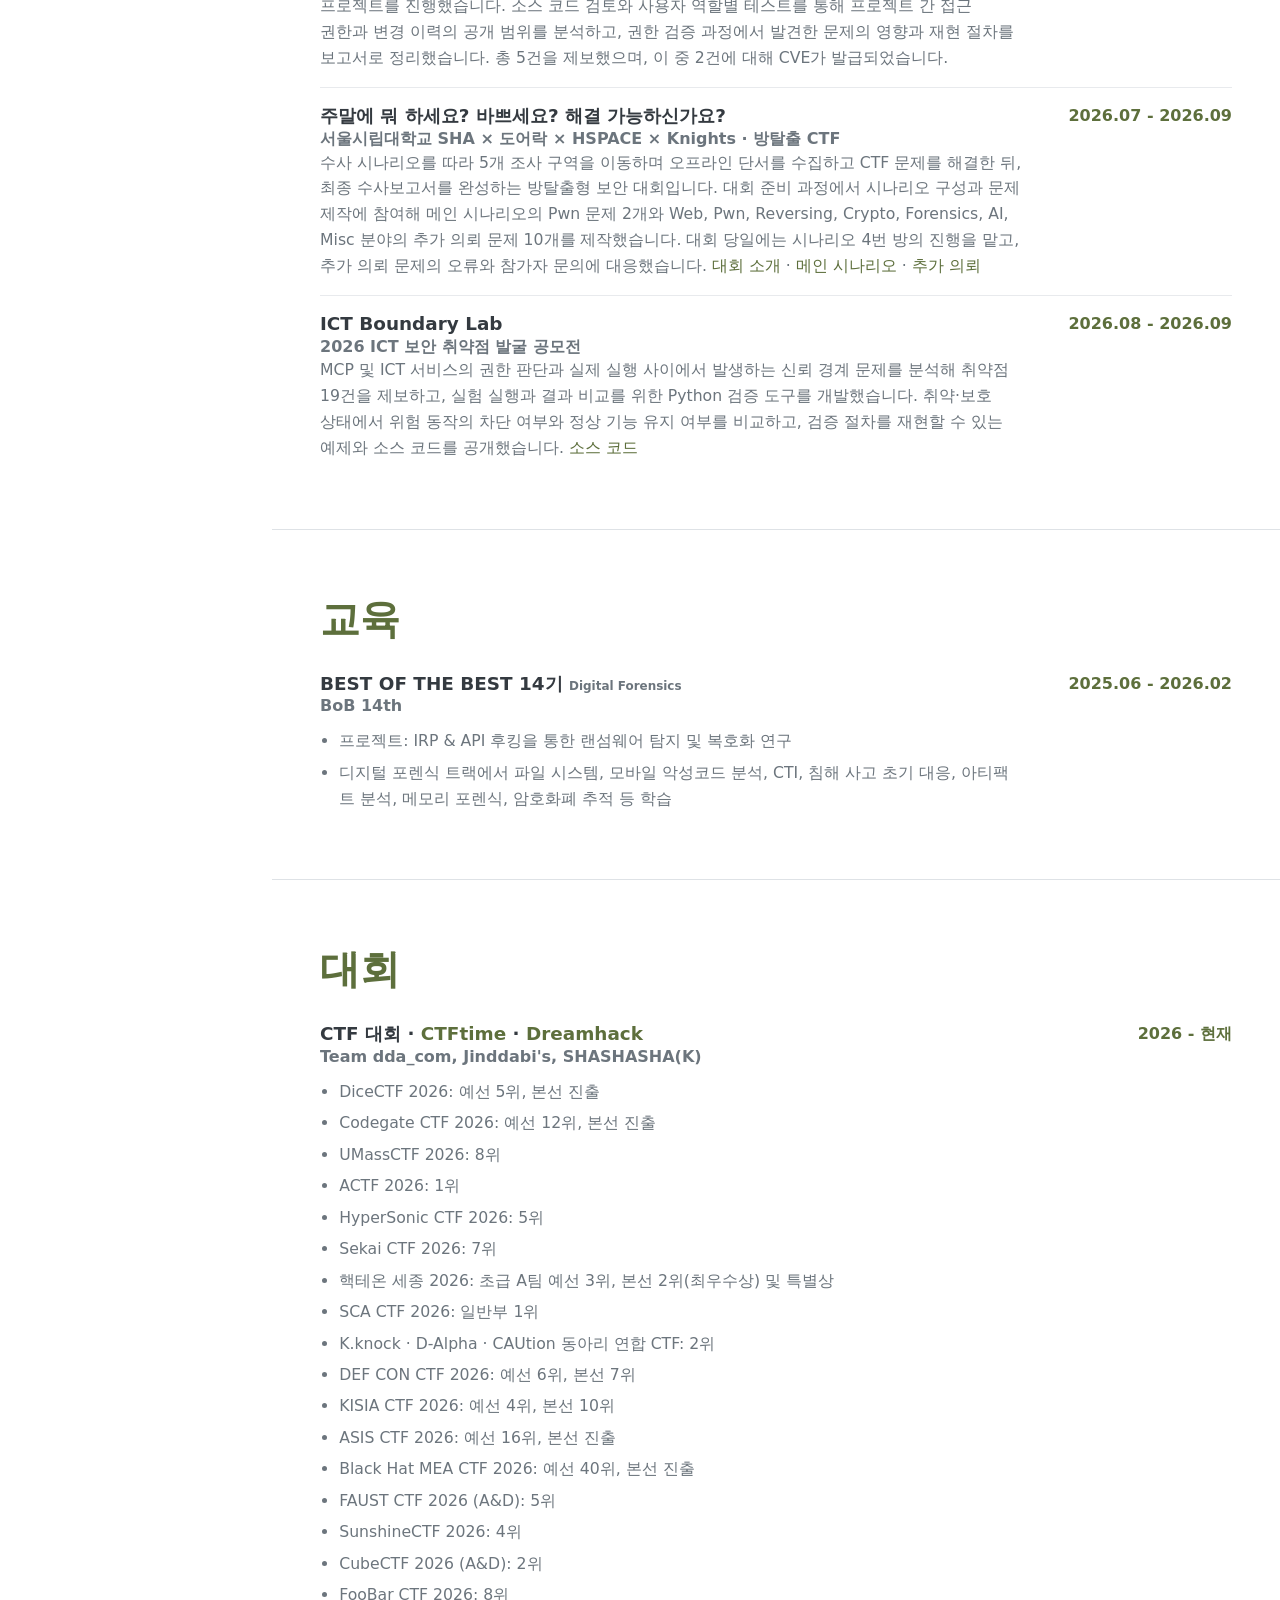
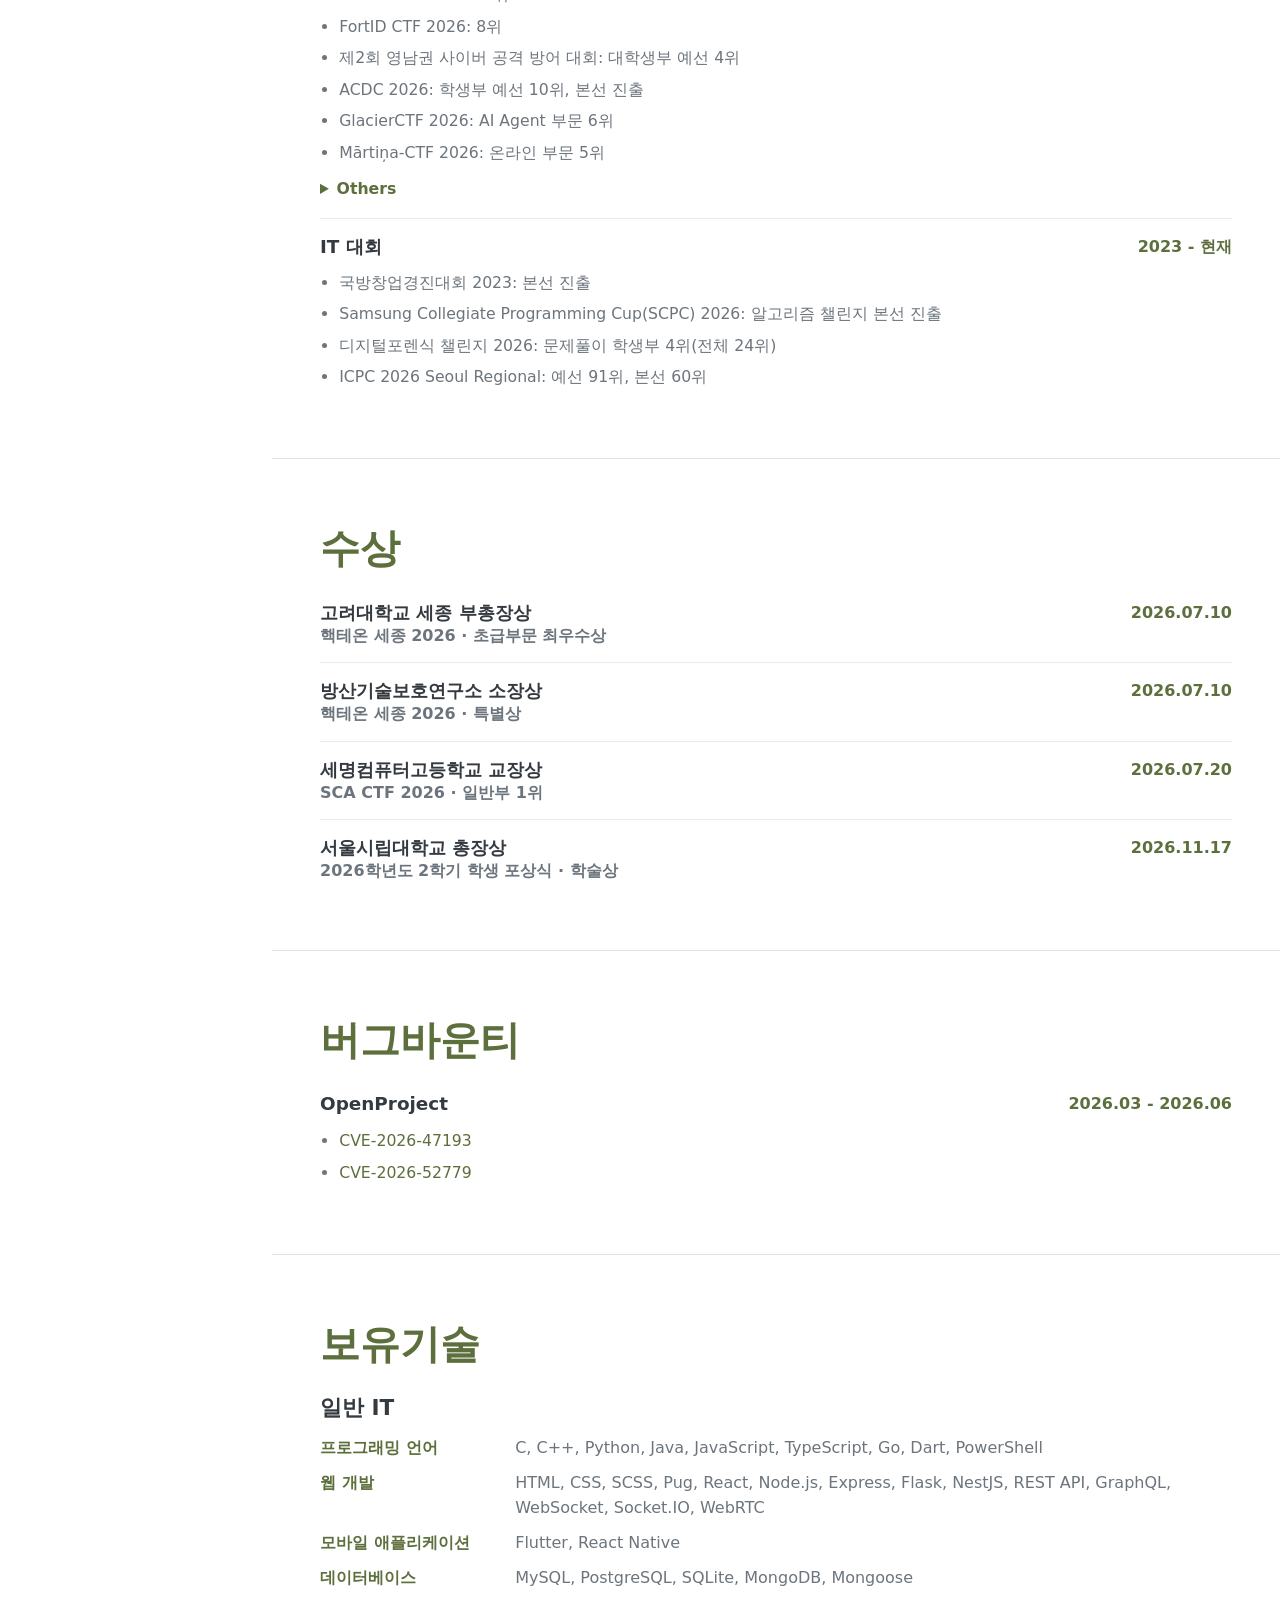
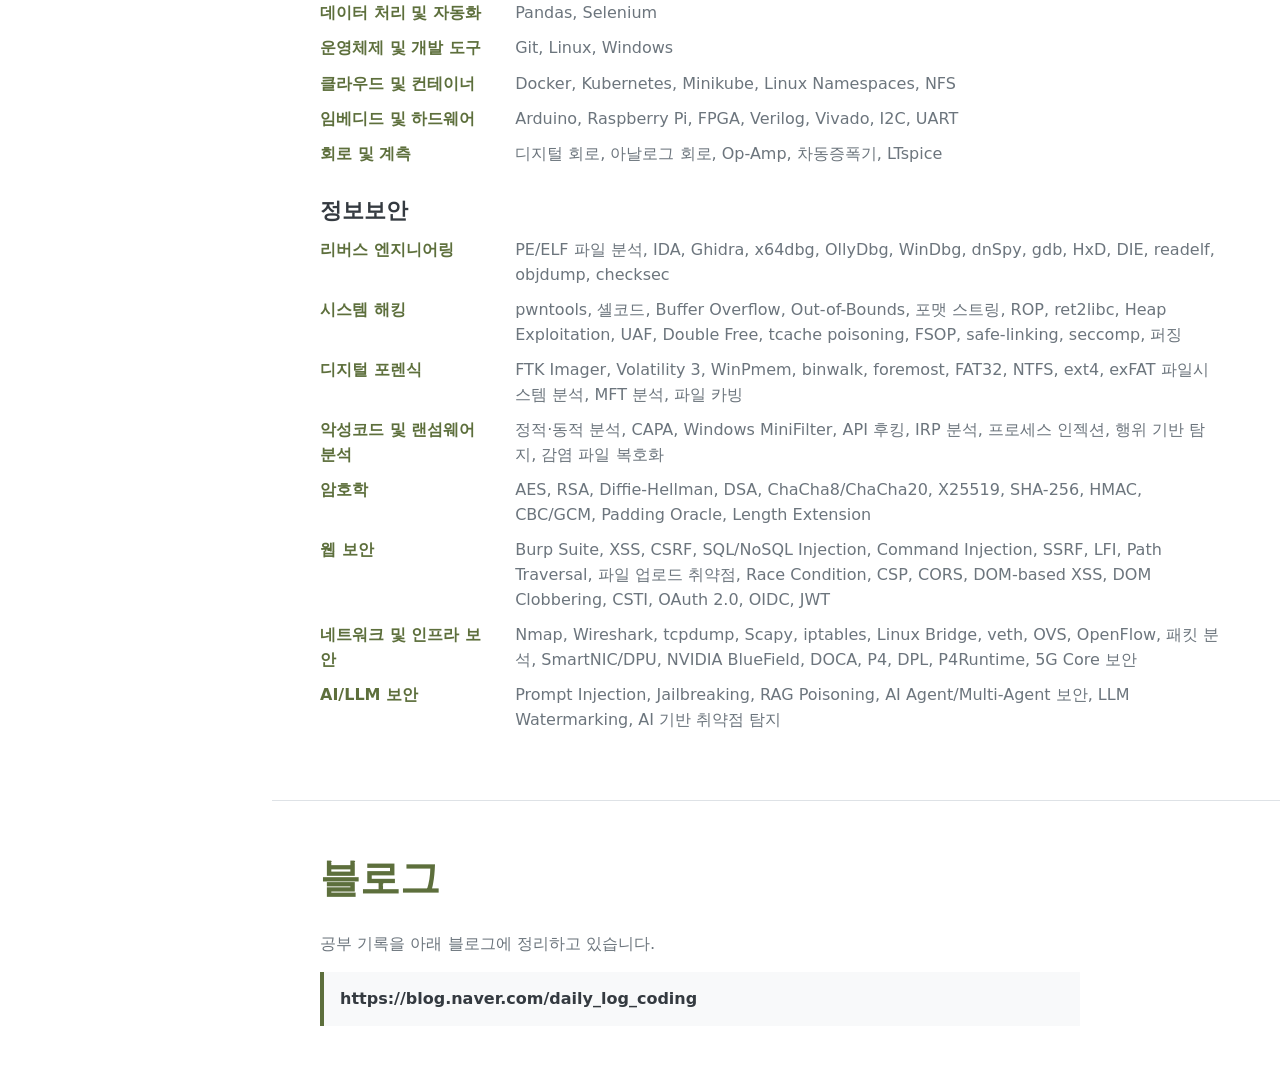
==== commit 1d2166f2: "Add Martina CTF online result" ====
--- a/index.html
+++ b/index.html
@@ -369,6 +369,7 @@
                 <li>제2회 영남권 사이버 공격 방어 대회: 대학생부 예선 4위</li>
                 <li>ACDC 2026: 학생부 예선 10위, 본선 진출</li>
                 <li>GlacierCTF 2026: AI Agent 부문 6위</li>
+                <li>Mārtiņa-CTF 2026: 온라인 부문 5위</li>
               </ul>
               <details class="participation-history">
                 <summary>Others</summary>
@@ -392,8 +393,8 @@
                   <li>MSG CTF 2026: 외부 부문 13위</li>
                   <li>Platypwn 2026: Open Competition 54위</li>
                   <li>Layer7 CTF 2026: 일반부 11위</li>
-                  <li>Outback Overflow 2026: 일반부 17위</li>
                   <li>Crate-CTF 2026: 대학부 17위</li>
+                  <li>WolvCTF 2026: 46위</li>
                 </ul>
               </details>
             </div>
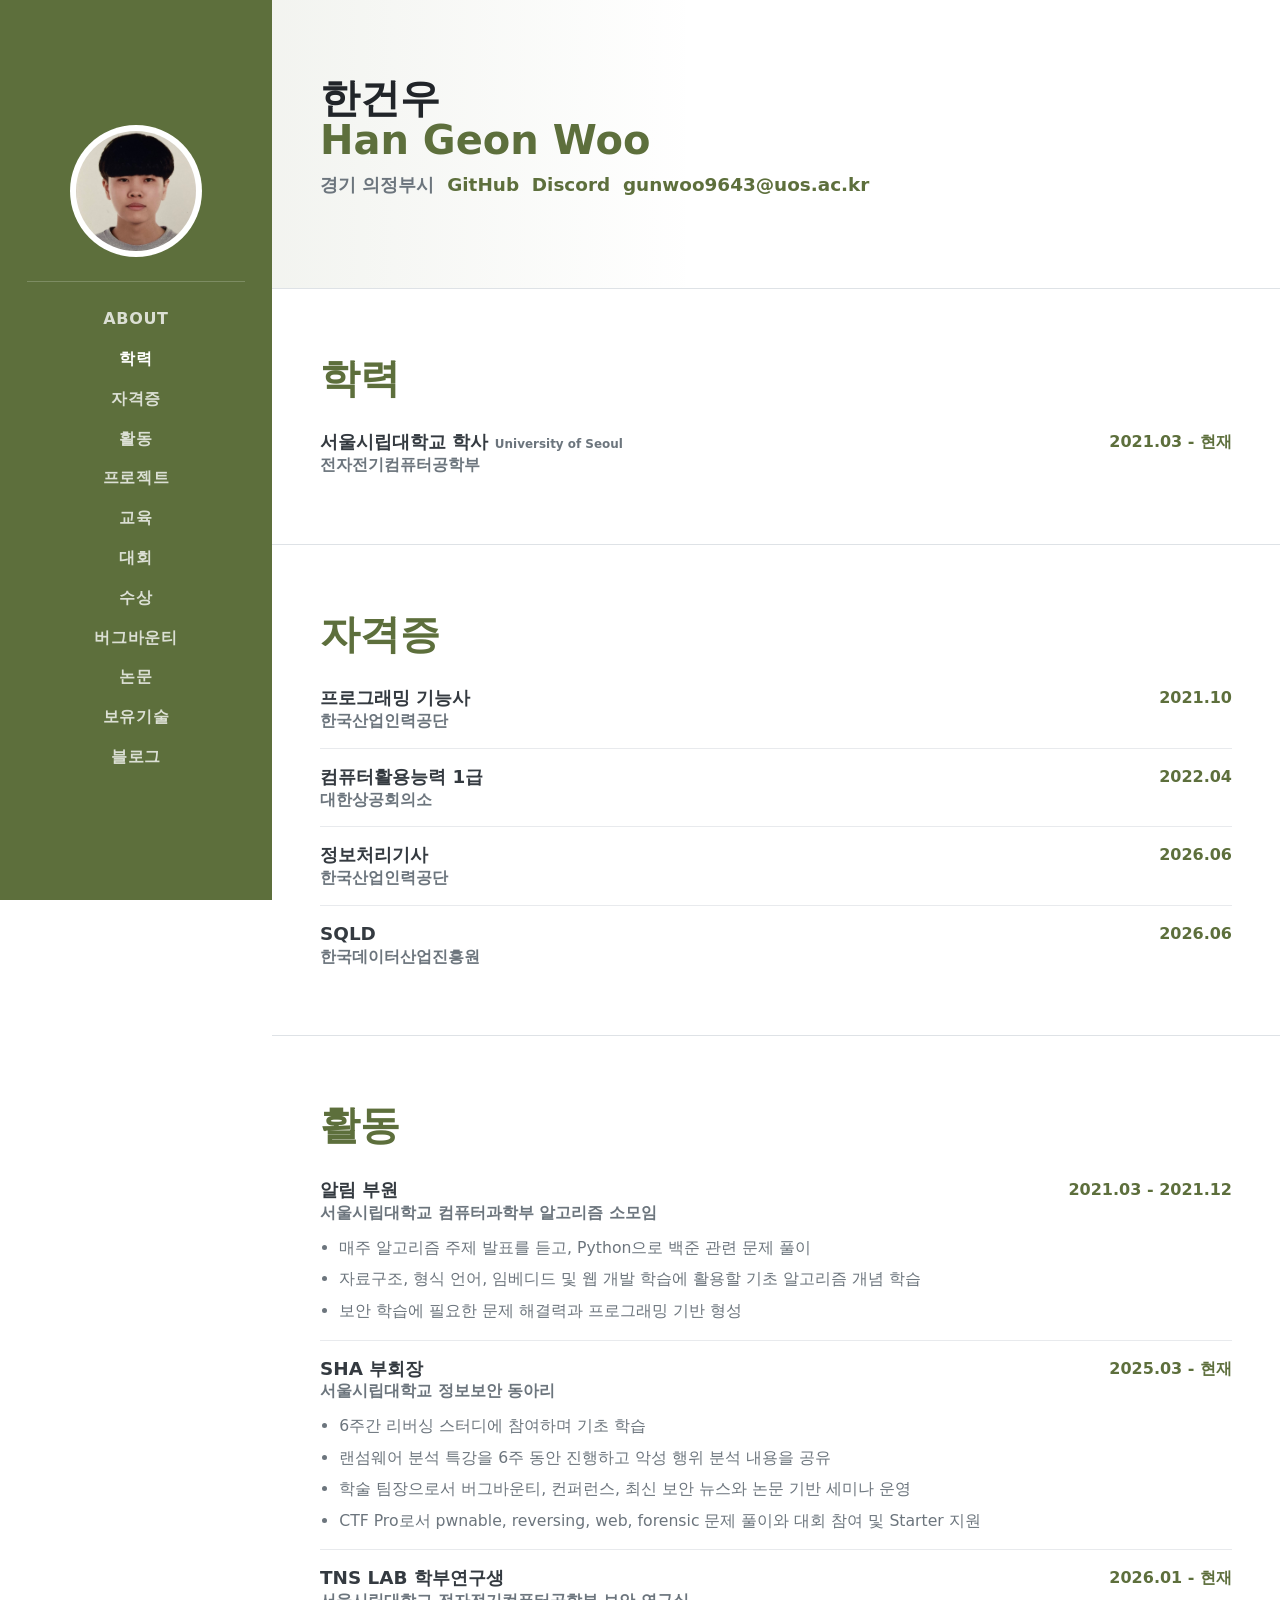
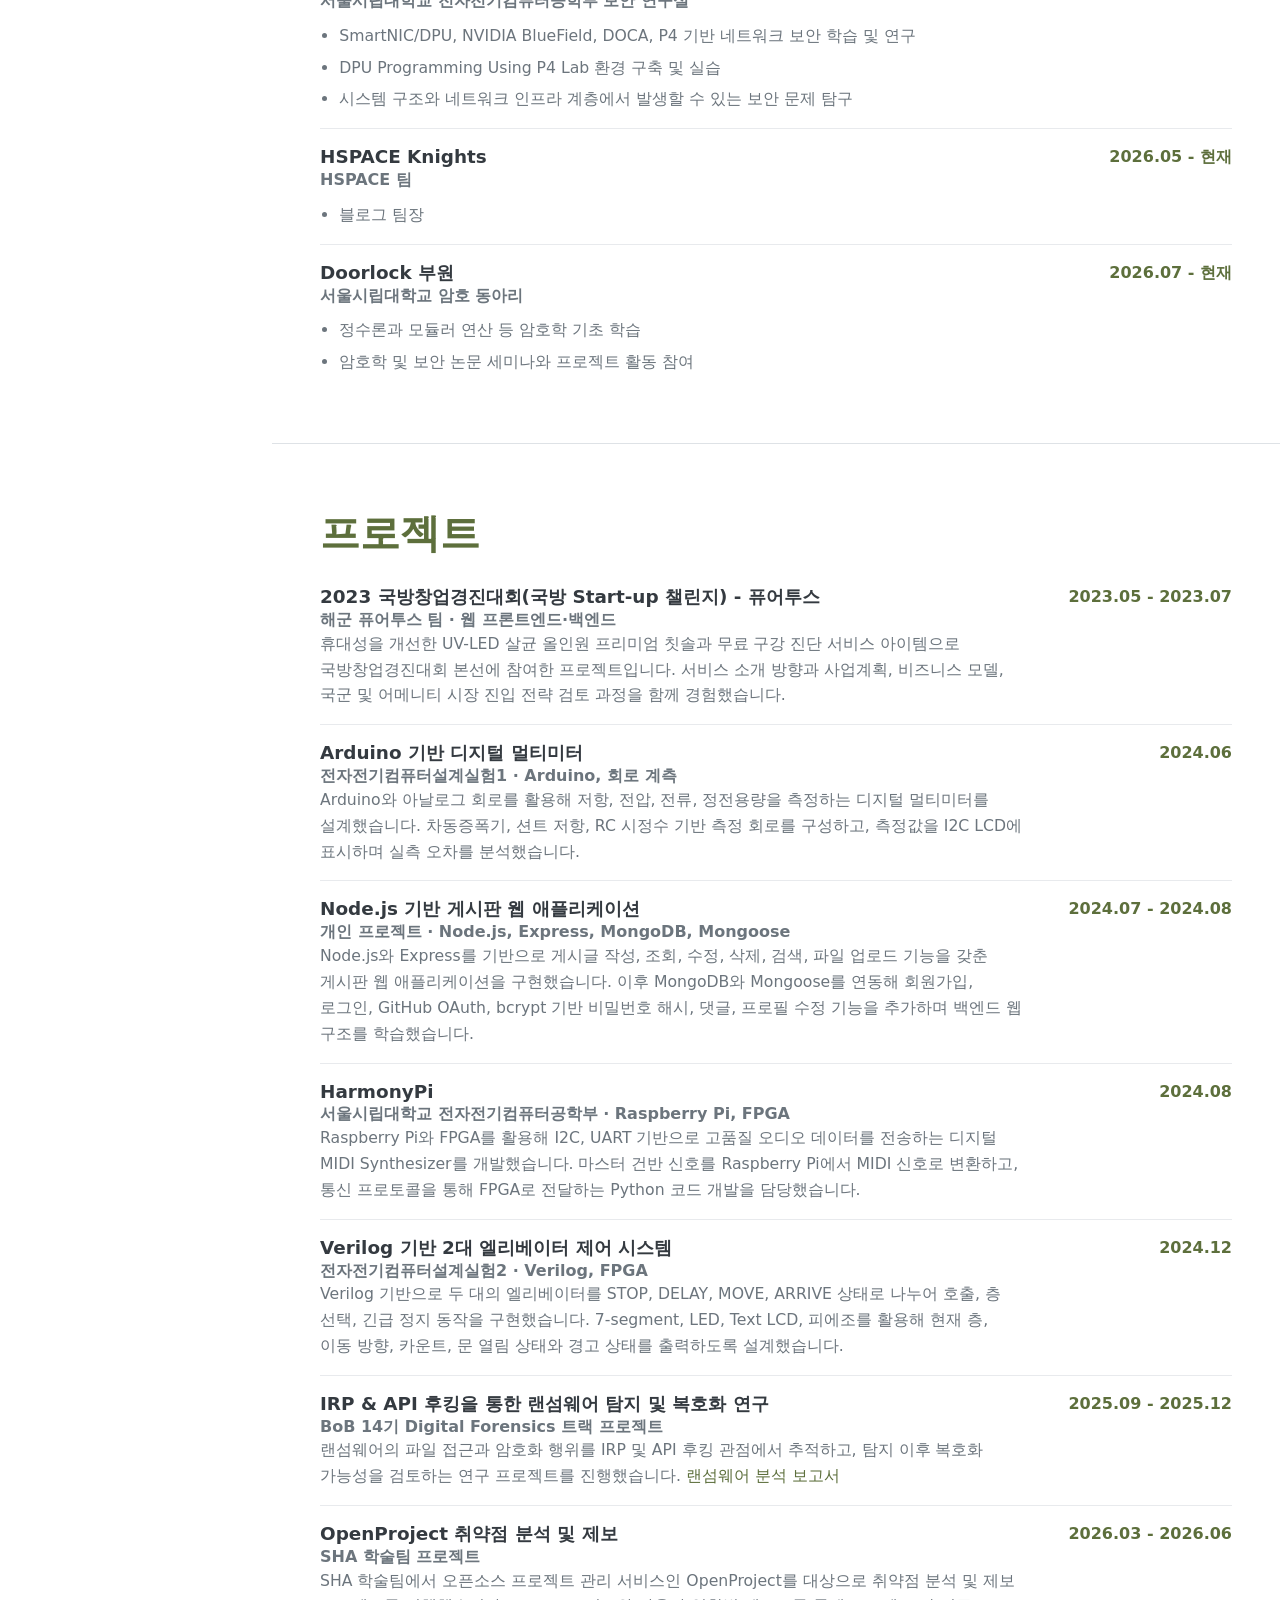
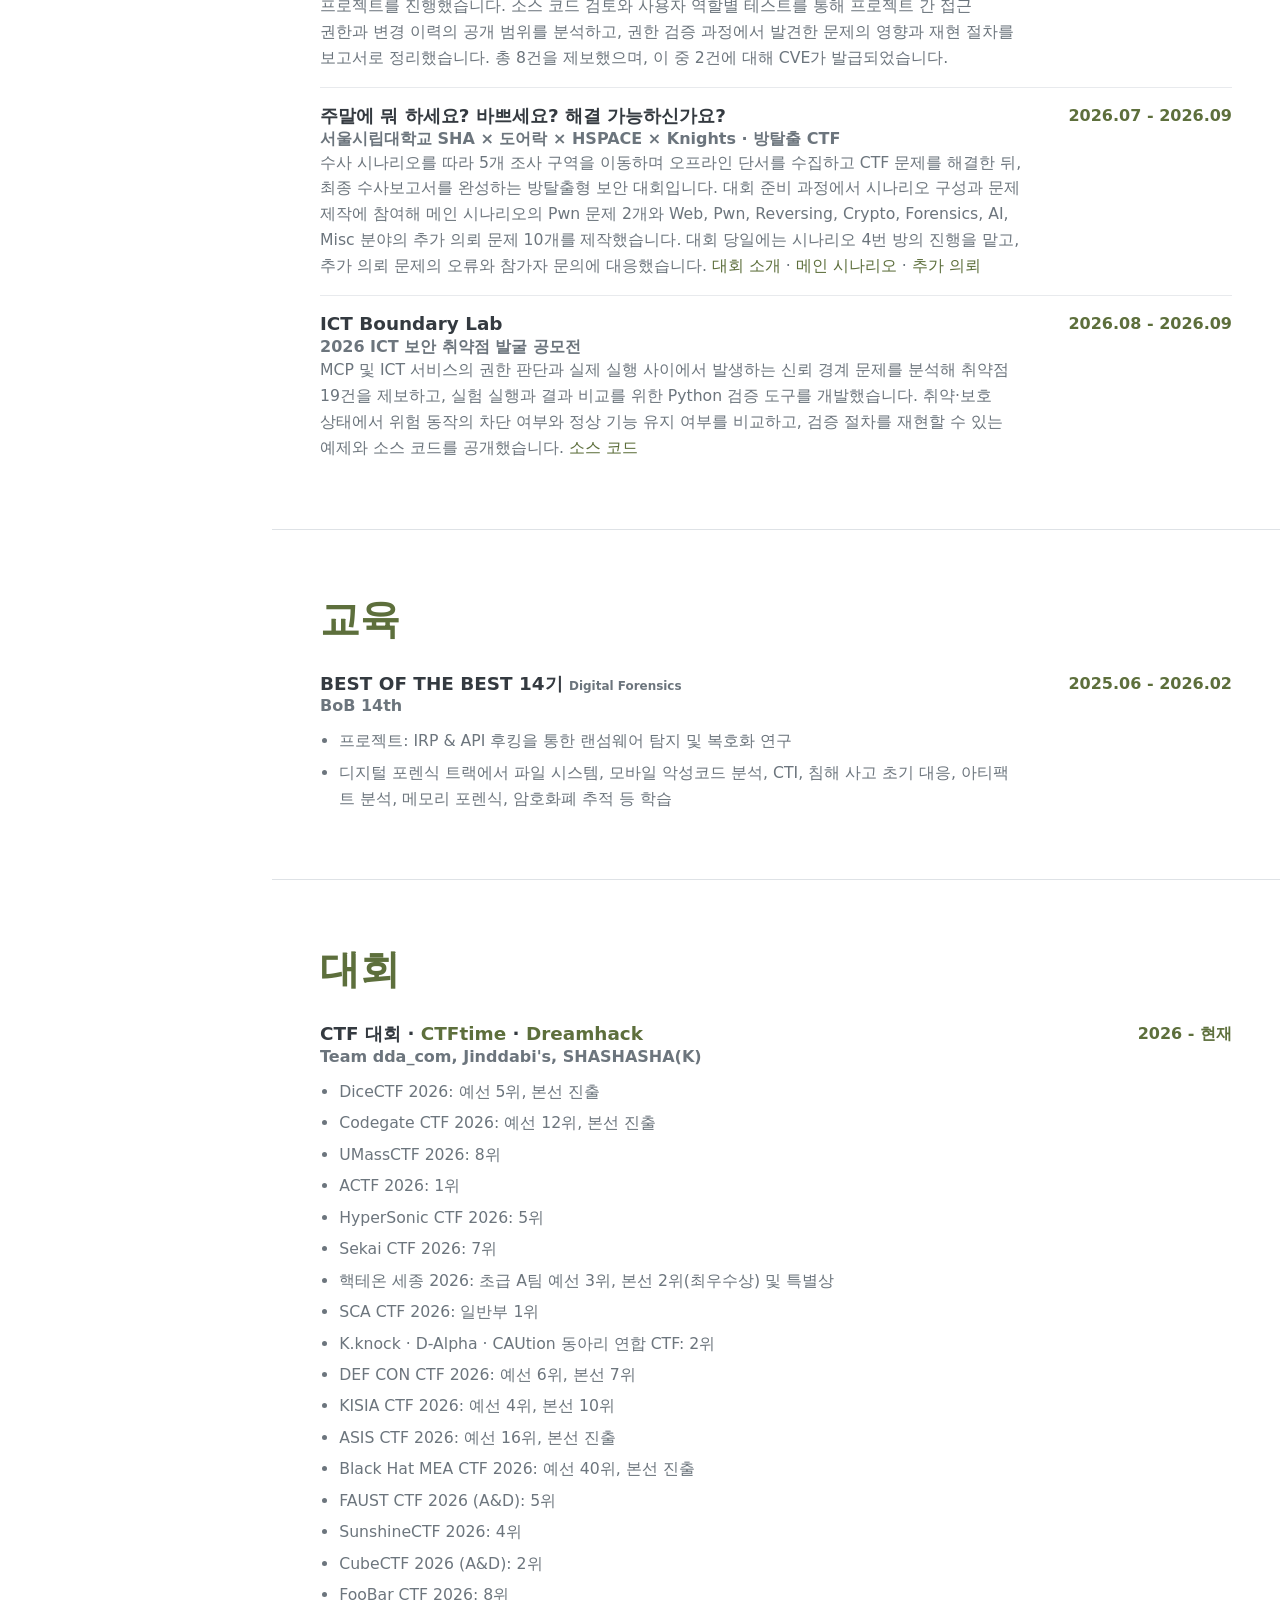
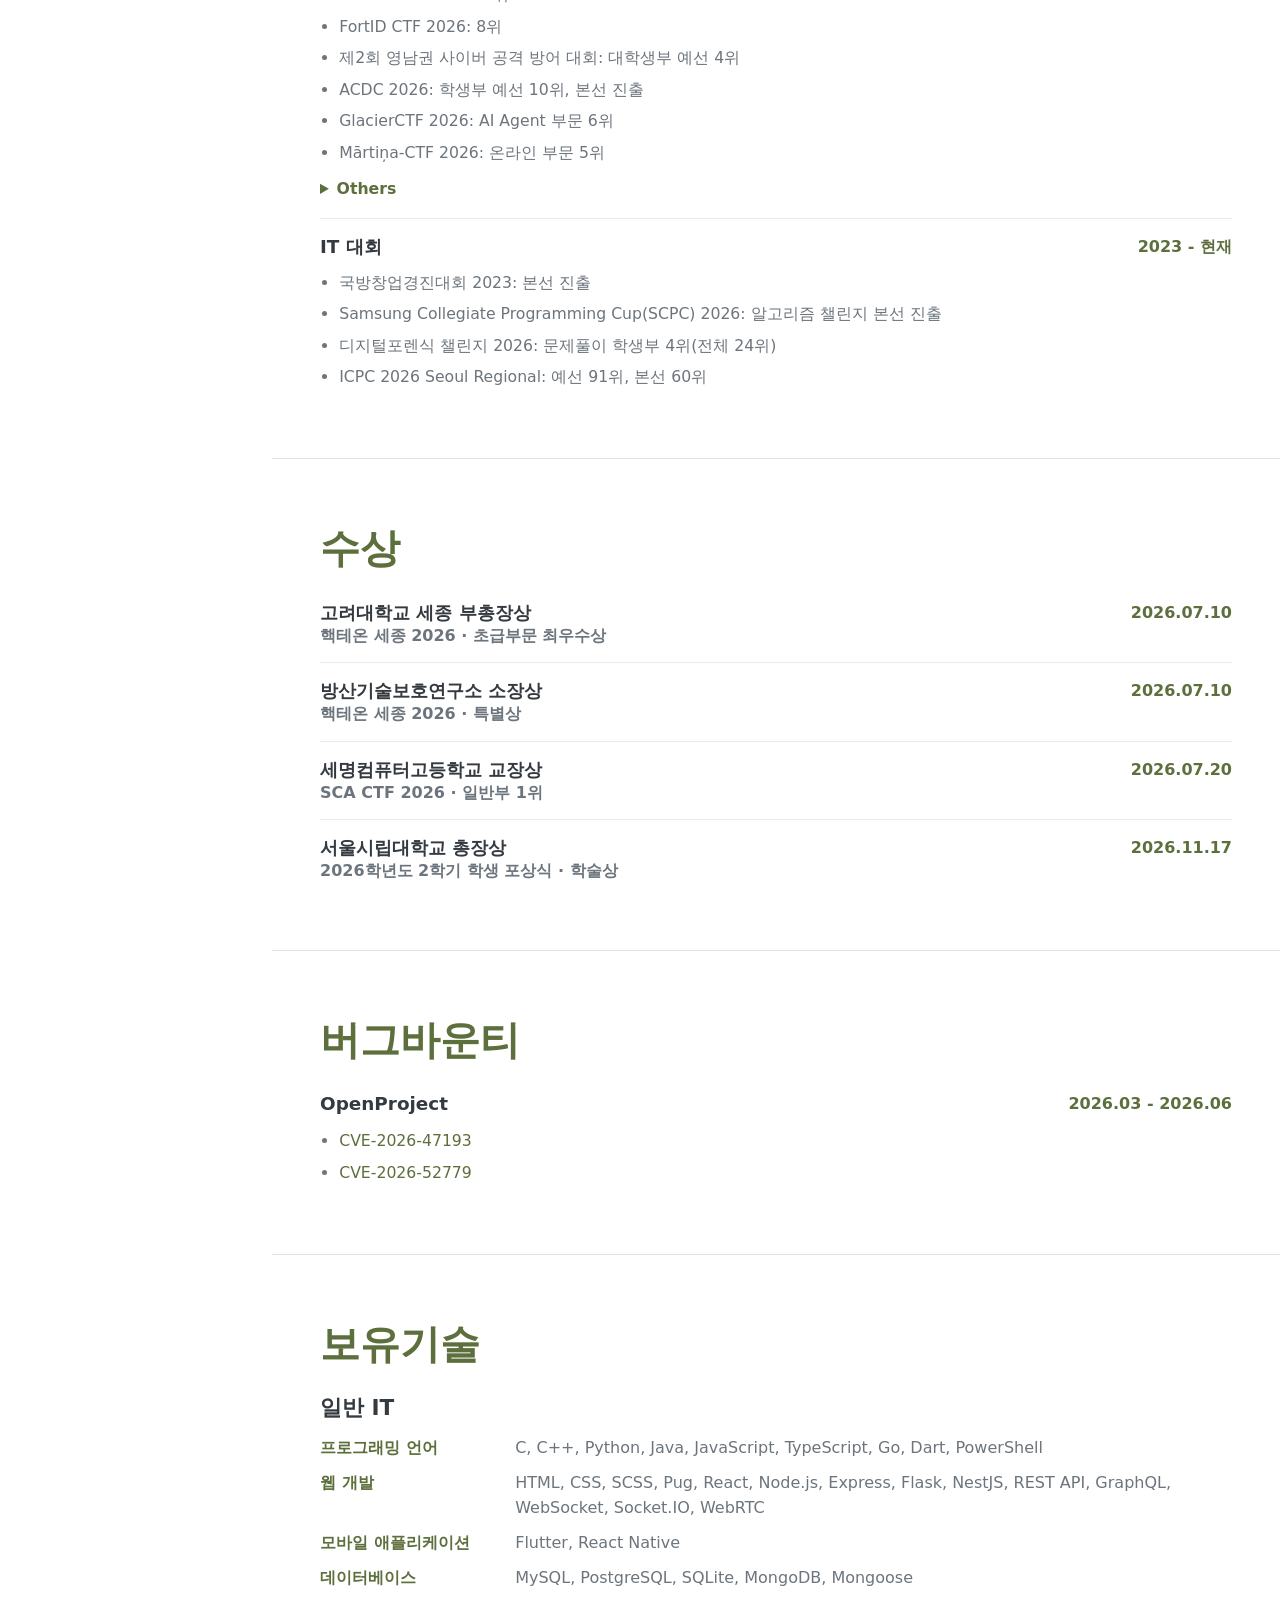
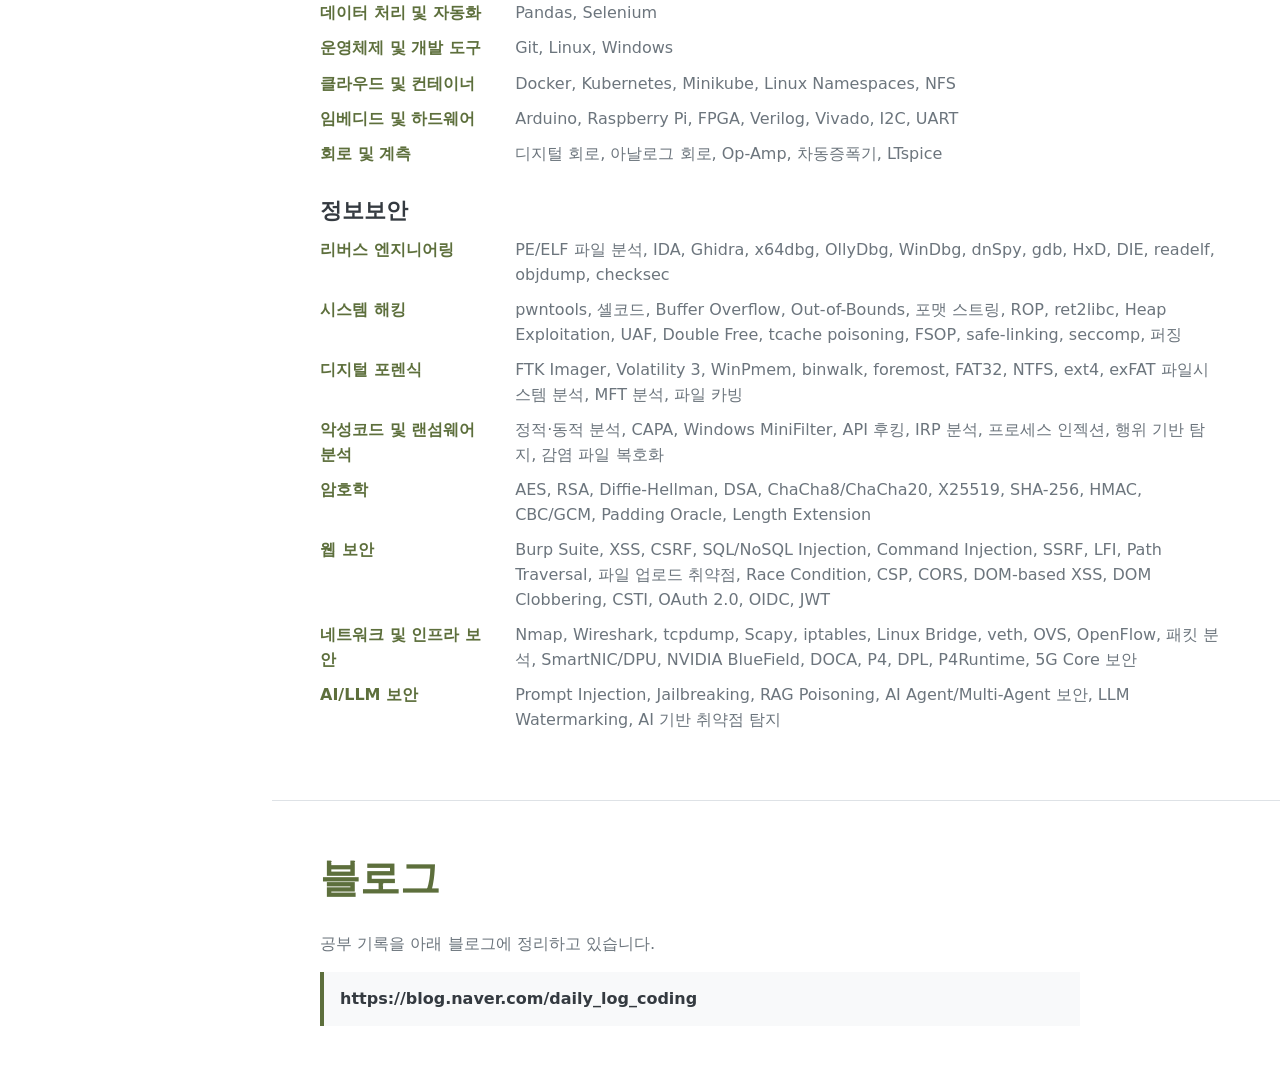
==== commit f48253ea: "Update OpenProject disclosure count" ====
--- a/index.html
+++ b/index.html
@@ -271,7 +271,7 @@
                 취약점 분석 및 제보 프로젝트를 진행했습니다. 소스 코드 검토와 사용자 역할별
                 테스트를 통해 프로젝트 간 접근 권한과 변경 이력의 공개 범위를 분석하고,
                 권한 검증 과정에서 발견한 문제의 영향과 재현 절차를 보고서로 정리했습니다.
-                총 5건을 제보했으며, 이 중 2건에 대해 CVE가 발급되었습니다.
+                총 8건을 제보했으며, 이 중 2건에 대해 CVE가 발급되었습니다.
               </p>
             </div>
             <time>2026.03 - 2026.06</time>
